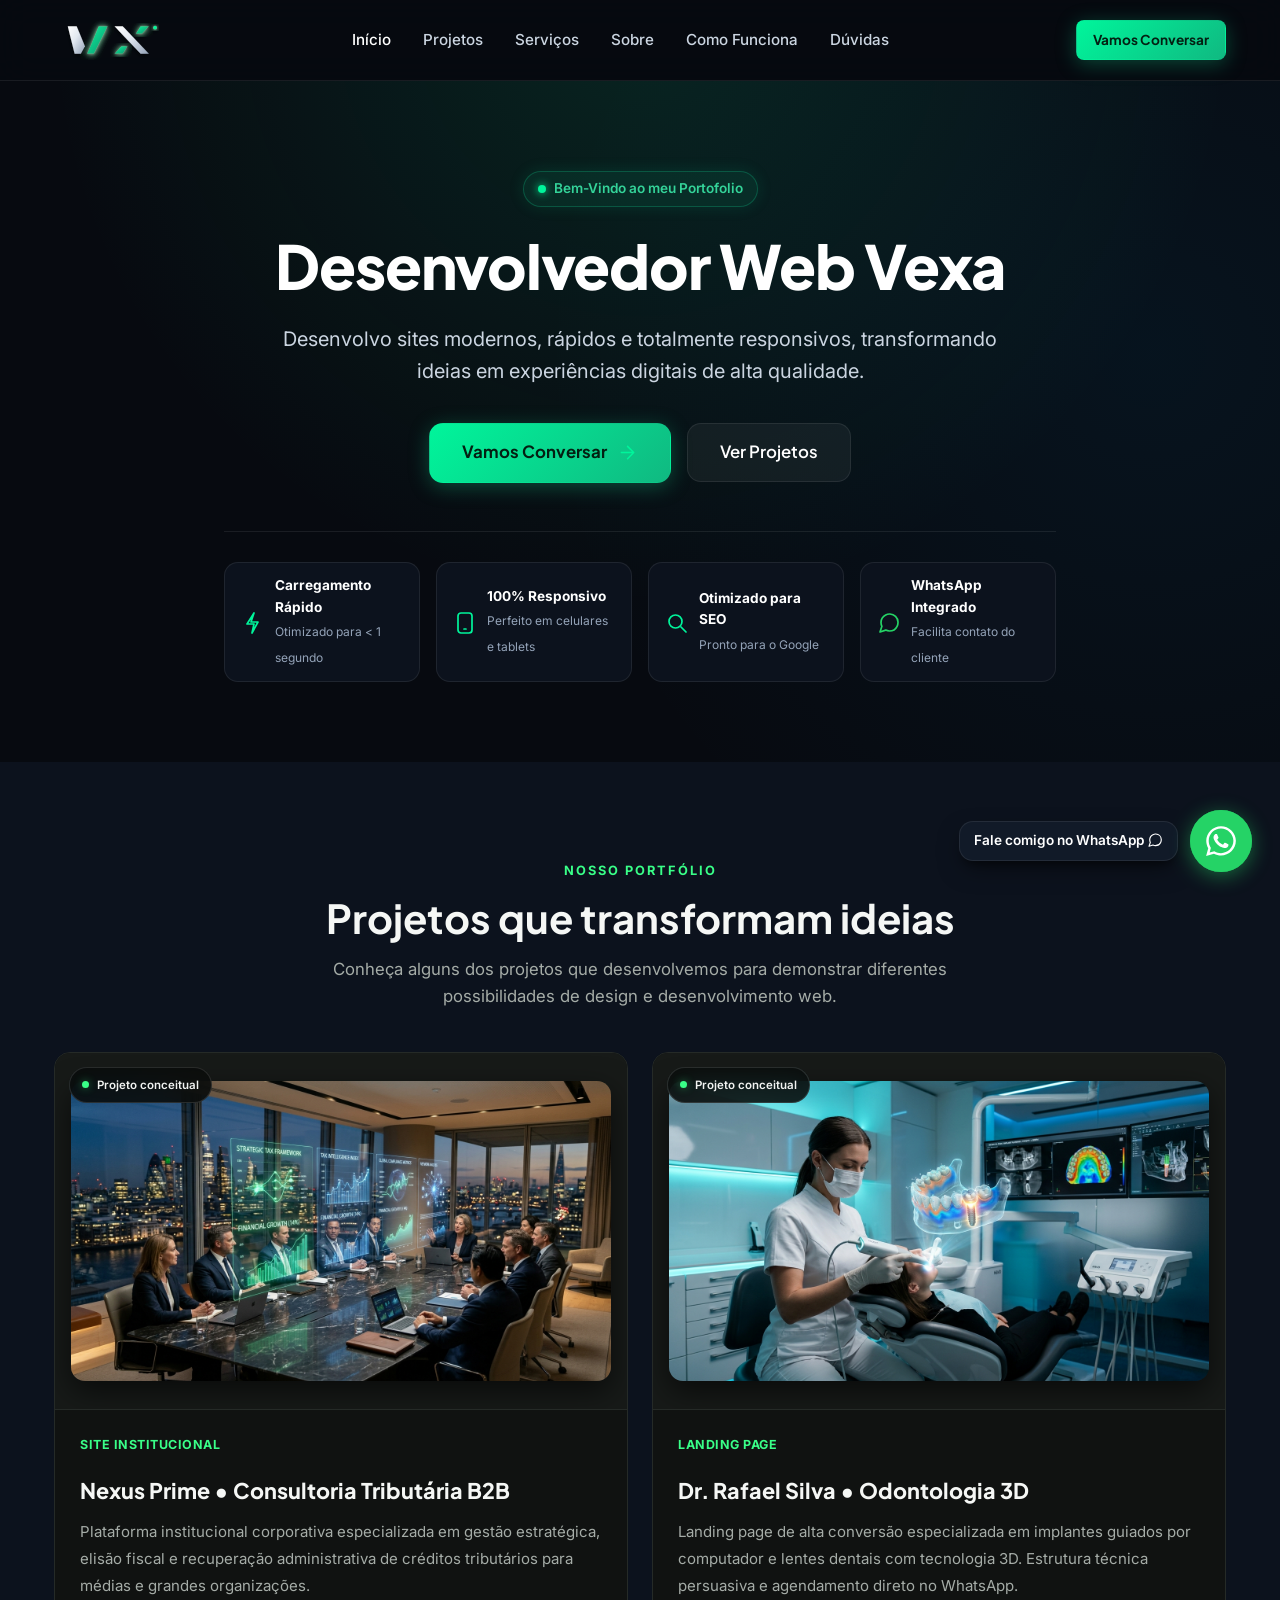
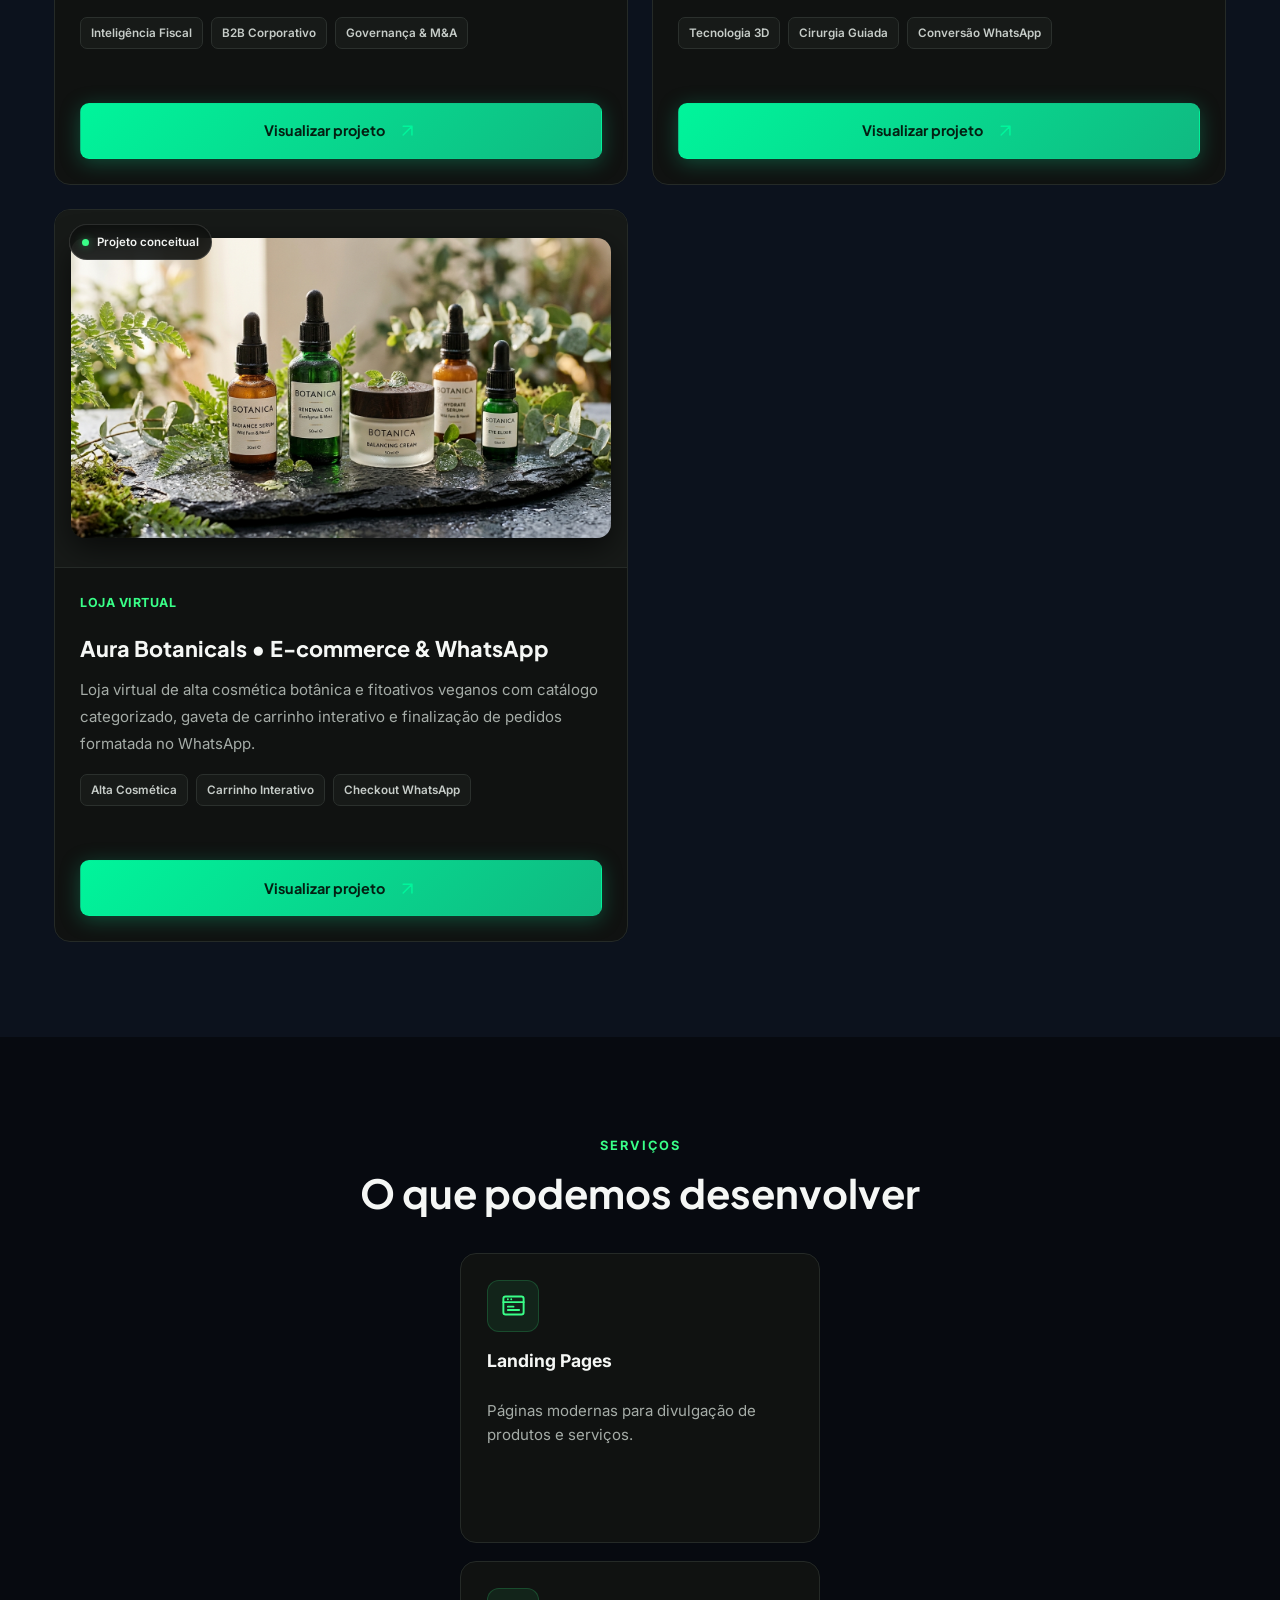
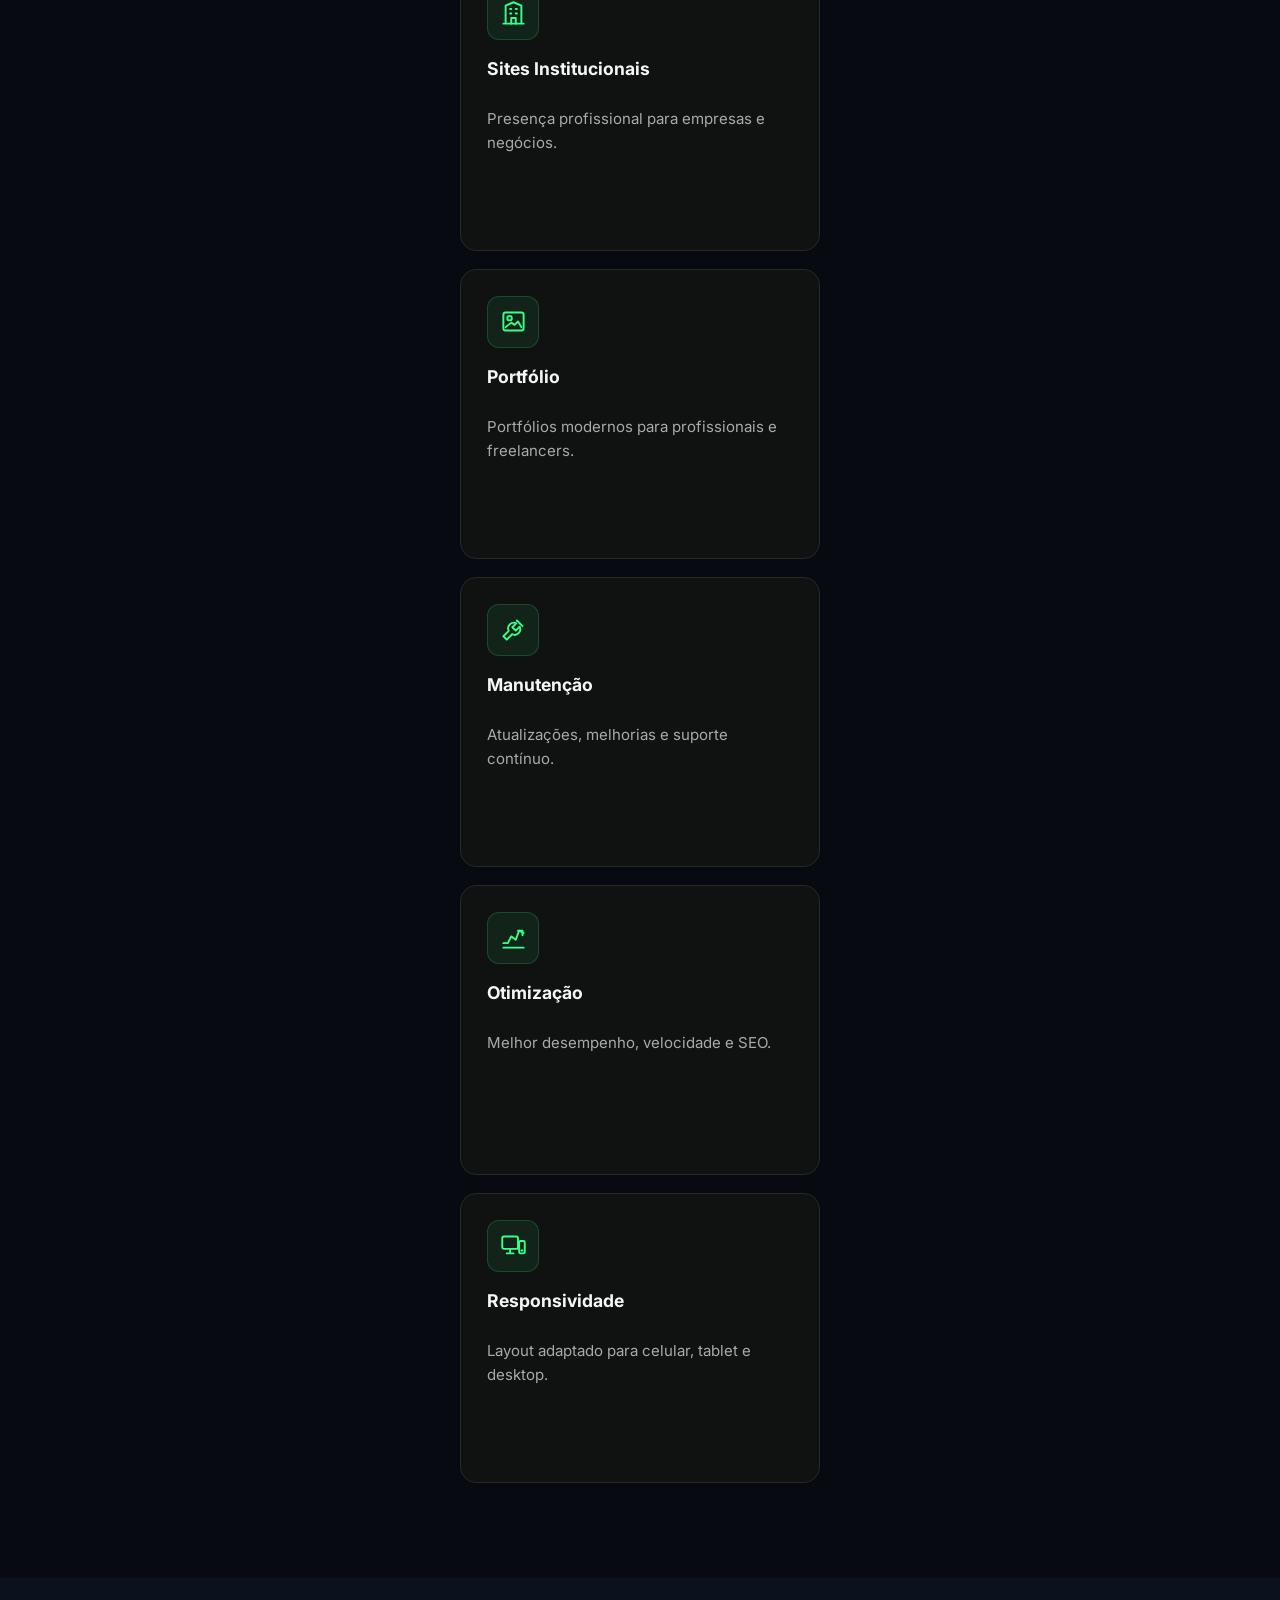
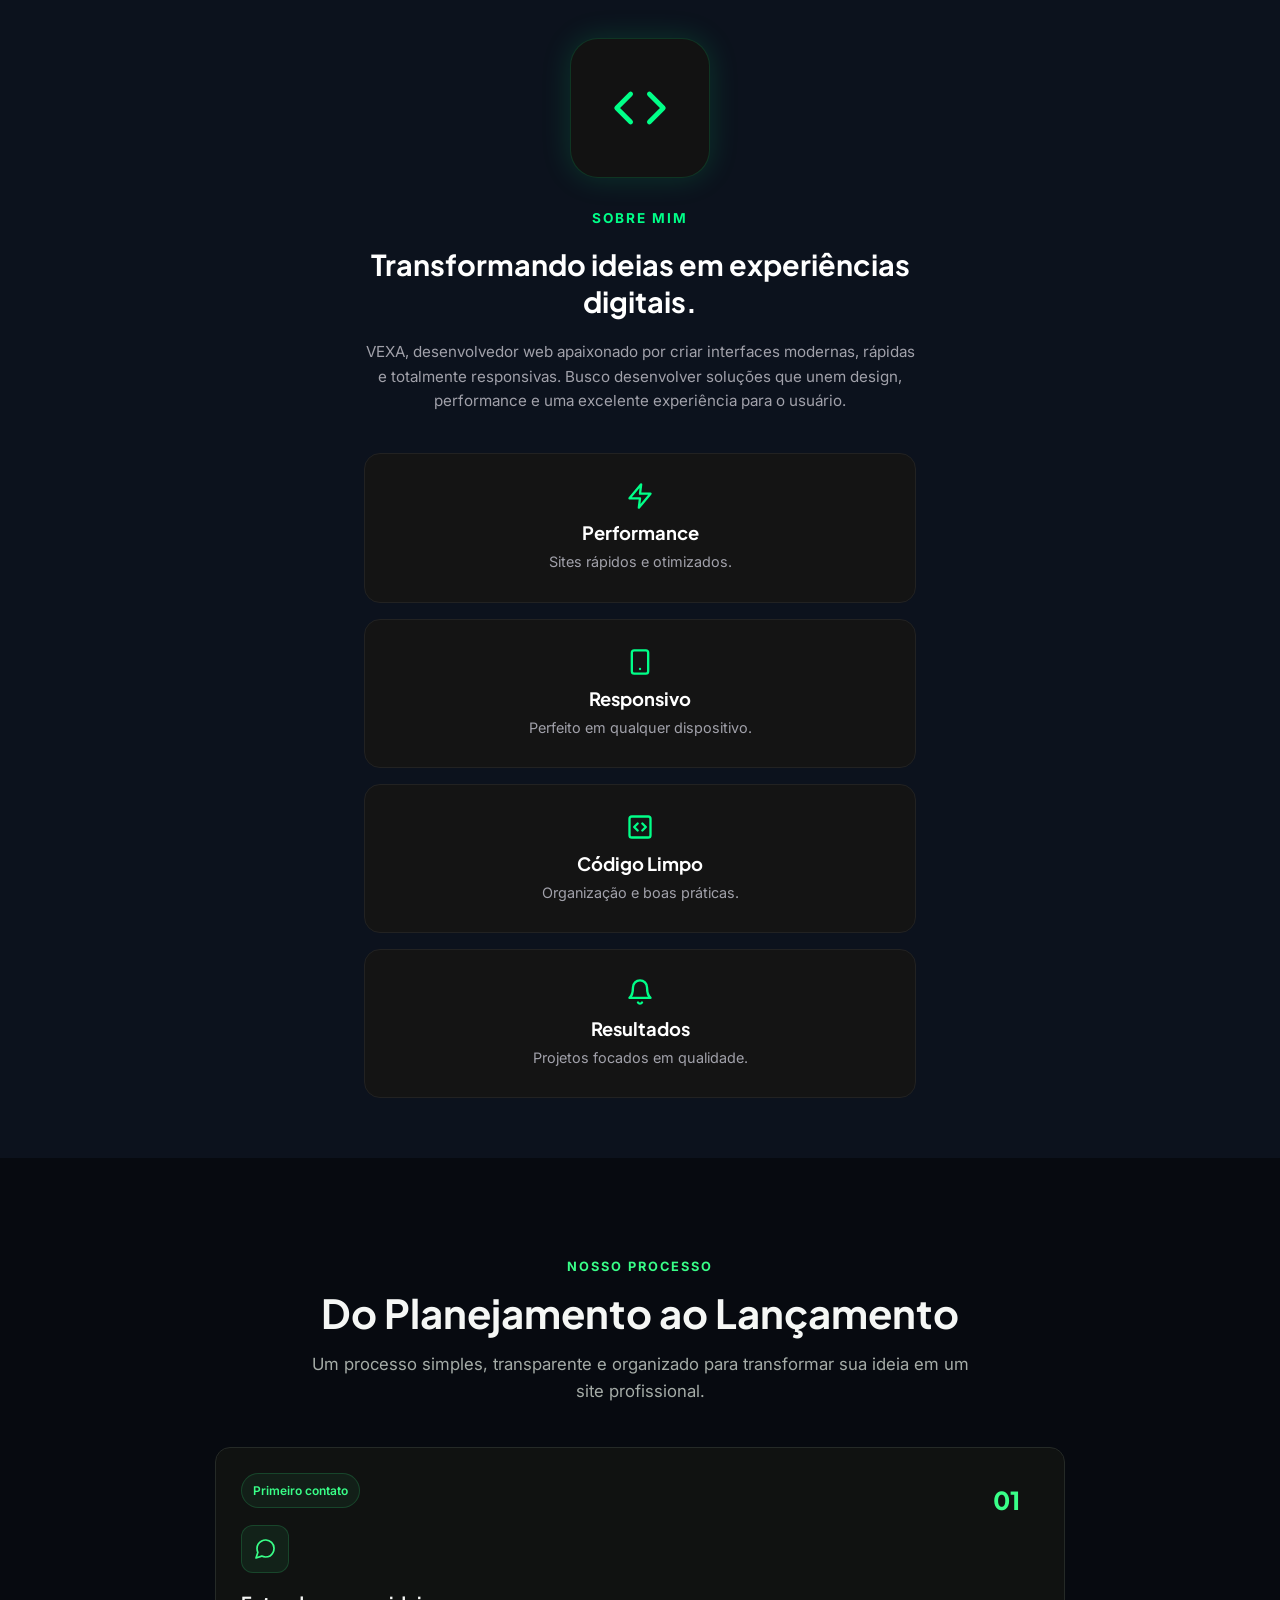
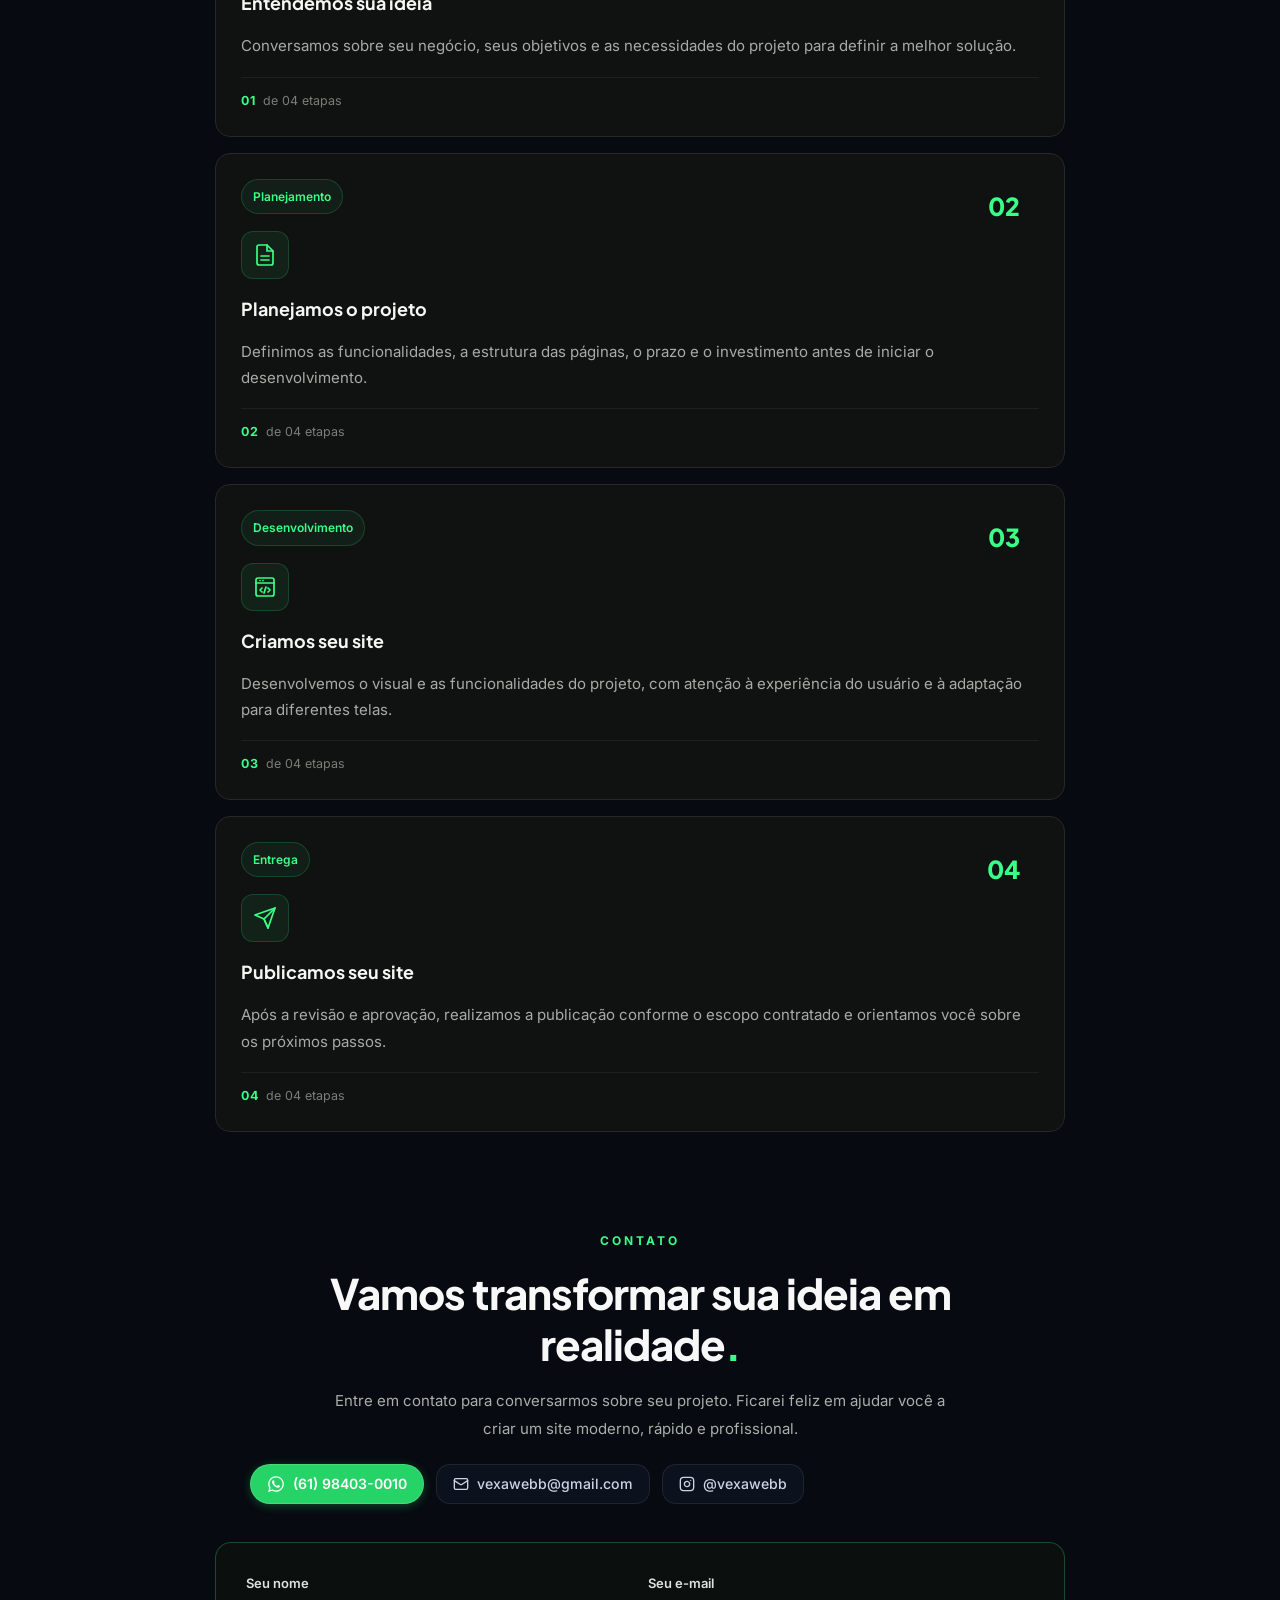
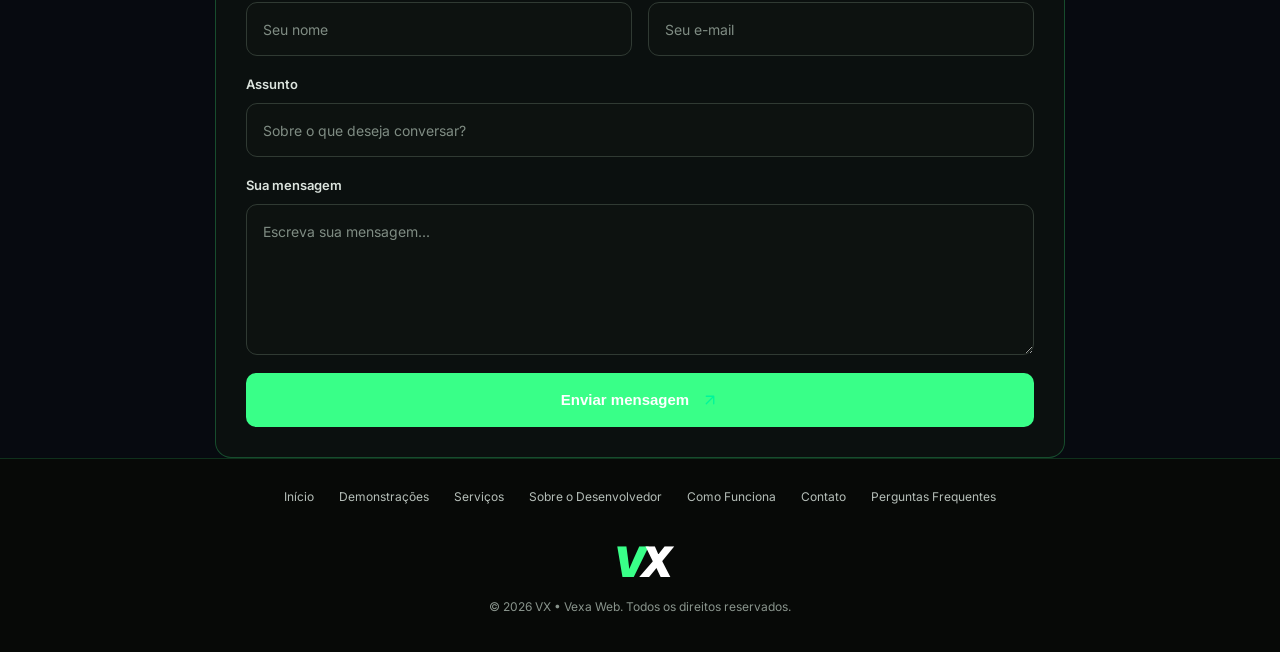
==== index.html @ 3fb7053c "Upload oficial Vexa Web Studio com Capas Fotográficas e WhatsApp Oficial" ====
<!DOCTYPE html>
<html lang="pt-BR">
<head>
  <meta charset="UTF-8">
  <meta name="viewport" content="width=device-width, initial-scale=1.0">
  <title>VEXA | Criação de Sites Profissionais &amp; Alta Performance</title>
  <meta name="description" content="Desenvolvimento de sites institucionais, landing pages de alta conversão e lojas virtuais para empresas e profissionais que desejam conquistar mais clientes na internet.">
  <meta name="author" content="VEXA">
  
  <!-- Favicon -->
  <link rel="icon" type="image/svg+xml" href="assets/img/favicon.svg">
  
  <!-- Fontes do Google: Plus Jakarta Sans (Títulos) & Inter (Corpo) -->
  <link rel="preconnect" href="https://fonts.googleapis.com">
  <link rel="preconnect" href="https://fonts.gstatic.com" crossorigin>
  <link href="https://fonts.googleapis.com/css2?family=Plus+Jakarta+Sans:wght@500;600;700;800;900&family=Inter:wght@400;500;600;700&display=swap" rel="stylesheet">
  
  <!-- Estilos Principais -->
  <link rel="stylesheet" href="assets/css/style.css">
</head>
<body>

  <!-- ====================================================================
       CABEÇALHO & NAVEGAÇÃO
       ==================================================================== -->
  <header class="site-header">
    <div class="container nav-container">
      <!-- Logotipo Vexa -->
      <a href="#inicio" class="nav-logo" aria-label="Página Inicial da Vexa">
        <img src="assets/img/vexa-logo.svg" alt="VX" width="140" height="42">
      </a>

      <!-- Menu de Navegação -->
      <nav aria-label="Navegação Principal">
        <ul class="nav-menu" id="navMenu">
          <li><a href="#inicio" class="nav-link active">Início</a></li>
          <li><a href="#projetos" class="nav-link">Projetos</a></li>
          <li><a href="#servicos" class="nav-link">Serviços</a></li>
          <li><a href="#sobre" class="nav-link">Sobre</a></li>
          <li><a href="#processo" class="nav-link">Como Funciona</a></li>
          <li><a href="#faq" class="nav-link">Dúvidas</a></li>
        </ul>
      </nav>

      <!-- Ações do Cabeçalho -->
      <div class="nav-actions">
        <a href="#contato" class="btn btn-primary btn-sm">Vamos Conversar</a>
        <button class="mobile-toggle" id="mobileToggle" aria-label="Abrir Menu de Navegação" aria-expanded="false">
          ☰
        </button>
      </div>
    </div>
  </header>

  <main>
    <!-- ====================================================================
         1. SEÇÃO INICIAL (HERO SECTION)
         ==================================================================== -->
    <section id="inicio" class="hero-section">
      <div class="container hero-content">
        <!-- Badge de Disponibilidade -->
        <div class="hero-badge-wrap">
          <div class="glow-pill">
            <span class="pulse-dot"></span>
            <span data-config="brand.availability">Bem-Vindo ao meu Portofolio</span>
          </div>
        </div>

        <!-- Headline & Proposta de Valor -->
        <h1 class="hero-title">
          Desenvolvedor Web Vexa 
        </h1>
        
        <p class="hero-subtitle">
          Desenvolvo sites modernos, rápidos e totalmente responsivos, transformando ideias em experiências digitais de alta qualidade.
        </p>

        <!-- Botões de Ação Principal -->
        <div class="hero-cta-group">
          <a href="#contato" class="btn btn-primary btn-lg">
            Vamos Conversar
            <span style="font-size: 1.1rem;">→</span>
          </a>
          <a href="#projetos" class="btn btn-secondary btn-lg">
            Ver Projetos
          </a>
        </div>

        <!-- Linha de Diferenciais / Trust Highlights -->
        <div class="hero-highlights-row">
          <div class="highlight-box">
            <span class="highlight-icon">⚡</span>
            <div class="highlight-text">
              <strong>Carregamento Rápido</strong>
              <span>Otimizado para &lt; 1 segundo</span>
            </div>
          </div>
          <div class="highlight-box">
            <span class="highlight-icon">📱</span>
            <div class="highlight-text">
              <strong>100% Responsivo</strong>
              <span>Perfeito em celulares e tablets</span>
            </div>
          </div>
          <div class="highlight-box">
            <span class="highlight-icon">🔍</span>
            <div class="highlight-text">
              <strong>Otimizado para SEO</strong>
              <span>Pronto para o Google</span>
            </div>
          </div>
          <div class="highlight-box">
            <span class="highlight-icon">💬</span>
            <div class="highlight-text">
              <strong>WhatsApp Integrado</strong>
              <span>Facilita contato do cliente</span>
            </div>
          </div>
        </div>
      </div>
    </section>


<!-- =========================================================
     2. PORTFÓLIO VEXA
     ========================================================= -->
<section id="projetos" class="section section-alt portfolio-section">
  <div class="container">

    <div class="section-header">
      <span class="section-tag">Nosso Portfólio</span>
      <h2 class="section-title">Projetos que transformam ideias</h2>
      <p class="section-description">
        Conheça alguns dos projetos que desenvolvemos para demonstrar
        diferentes possibilidades de design e desenvolvimento web.
      </p>
    </div>

    <div class="projects-grid portfolio-grid">

      <!-- PROJETO 1 -->
      <article class="project-card portfolio-card">
        <div class="project-preview portfolio-preview">
          <img
            src="assets/img/cover-nexus.jpg"
            alt="Prévia do projeto Nexus Prime, Inteligência Tributária B2B"
            loading="lazy"
            width="600"
            height="375"
          >

          <span class="portfolio-status">
            <span class="portfolio-status-dot"></span>
            Projeto conceitual
          </span>
        </div>

        <div class="project-content portfolio-content">
          <div class="portfolio-info">
            <span class="project-type">Site institucional</span>

            <h3 class="project-title">
              Nexus Prime • Consultoria Tributária B2B
            </h3>

            <p class="project-summary">
              Plataforma institucional corporativa especializada em gestão estratégica, elisão fiscal e recuperação administrativa de créditos tributários para médias e grandes organizações.
            </p>

            <div class="tech-tags portfolio-tags">
              <span class="tech-tag">Inteligência Fiscal</span>
              <span class="tech-tag">B2B Corporativo</span>
              <span class="tech-tag">Governança &amp; M&amp;A</span>
            </div>
          </div>

          <div class="project-actions portfolio-actions">
            <a
              href="demos/institucional/index.html"
              class="btn btn-primary portfolio-button btn-open-demo"
              data-demo-path="demos/institucional/index.html"
              data-title="Nexus Prime • Inteligência Tributária B2B"
              data-type="Gestão Fiscal &amp; Governança"
              target="_blank"
              rel="noopener noreferrer"
            >
              Visualizar projeto
              <span aria-hidden="true">↗</span>
            </a>
          </div>
        </div>
      </article>

      <!-- PROJETO 2 -->
      <article class="project-card portfolio-card">
        <div class="project-preview portfolio-preview">
          <img
            src="assets/img/cover-odonto.jpg"
            alt="Prévia do projeto Dr. Rafael Silva Odontologia Digital 3D"
            loading="lazy"
            width="600"
            height="375"
          >

          <span class="portfolio-status">
            <span class="portfolio-status-dot"></span>
            Projeto conceitual
          </span>
        </div>

        <div class="project-content portfolio-content">
          <div class="portfolio-info">
            <span class="project-type">Landing page</span>

            <h3 class="project-title">
              Dr. Rafael Silva • Odontologia 3D
            </h3>

            <p class="project-summary">
              Landing page de alta conversão especializada em implantes guiados por computador e lentes dentais com tecnologia 3D. Estrutura técnica persuasiva e agendamento direto no WhatsApp.
            </p>

            <div class="tech-tags portfolio-tags">
              <span class="tech-tag">Tecnologia 3D</span>
              <span class="tech-tag">Cirurgia Guiada</span>
              <span class="tech-tag">Conversão WhatsApp</span>
            </div>
          </div>

          <div class="project-actions portfolio-actions">
            <a
              href="demos/landing-page/index.html"
              class="btn btn-primary portfolio-button btn-open-demo"
              data-demo-path="demos/landing-page/index.html"
              data-title="Dr. Rafael Silva • Odontologia 3D"
              data-type="Implantes Guiados &amp; Lentes 3D"
              target="_blank"
              rel="noopener noreferrer"
            >
              Visualizar projeto
              <span aria-hidden="true">↗</span>
            </a>
          </div>
        </div>
      </article>

      <!-- PROJETO 3 -->
      <article class="project-card portfolio-card">
        <div class="project-preview portfolio-preview">
          <img
            src="assets/img/cover-ecommerce.jpg"
            alt="Prévia do projeto Aura Botanicals, alta cosmética vegana"
            loading="lazy"
            width="600"
            height="375"
          >

          <span class="portfolio-status">
            <span class="portfolio-status-dot"></span>
            Projeto conceitual
          </span>
        </div>

        <div class="project-content portfolio-content">
          <div class="portfolio-info">
            <span class="project-type">Loja virtual</span>

            <h3 class="project-title">
              Aura Botanicals • E-commerce &amp; WhatsApp
            </h3>

            <p class="project-summary">
              Loja virtual de alta cosmética botânica e fitoativos veganos com catálogo categorizado, gaveta de carrinho interativo e finalização de pedidos formatada no WhatsApp.
            </p>

            <div class="tech-tags portfolio-tags">
              <span class="tech-tag">Alta Cosmética</span>
              <span class="tech-tag">Carrinho Interativo</span>
              <span class="tech-tag">Checkout WhatsApp</span>
            </div>
          </div>

          <div class="project-actions portfolio-actions">
            <a
              href="demos/ecommerce/index.html"
              class="btn btn-primary portfolio-button btn-open-demo"
              data-demo-path="demos/ecommerce/index.html"
              data-title="Aura Botanicals • Alta Cosmética Vegana"
              data-type="Loja Virtual &amp; Checkout WhatsApp"
              target="_blank"
              rel="noopener noreferrer"
            >
              Visualizar projeto
              <span aria-hidden="true">↗</span>
            </a>
          </div>
        </div>
      </article>

    </div>

  </div>
</section>



<!-- ====================================================================
     3. SEÇÃO DE SERVIÇOS
     ==================================================================== -->
<section id="servicos" class="section services-section">
  <div class="container">

    <div class="section-header">
      <span class="section-tag">Serviços</span>
      <h2 class="section-title">O que podemos desenvolver</h2>
    </div>

    <div class="services-grid services-grid-custom">

      <!-- Landing Pages -->
      <button class="service-card service-square" type="button"
        aria-pressed="false">
        <span class="service-icon-custom">
          <svg viewBox="0 0 24 24" fill="none" aria-hidden="true">
            <rect x="3" y="4" width="18" height="16" rx="2"/>
            <path d="M3 9h18M7 6.5h.01M10 6.5h.01M7 13h5M7 16h10"/>
          </svg>
        </span>
        <span class="service-title">Landing Pages</span>
        <span class="service-desc">
          Páginas modernas para divulgação de produtos e serviços.
        </span>
      </button>

      <!-- Sites Institucionais -->
      <button class="service-card service-square" type="button"
        aria-pressed="false">
        <span class="service-icon-custom">
          <svg viewBox="0 0 24 24" fill="none" aria-hidden="true">
            <path d="M3 21h18M5 21V5l7-3 7 3v16"/>
            <path d="M9 8h1M14 8h1M9 12h1M14 12h1M10 21v-5h4v5"/>
          </svg>
        </span>
        <span class="service-title">Sites Institucionais</span>
        <span class="service-desc">
          Presença profissional para empresas e negócios.
        </span>
      </button>

      <!-- Portfólio -->
      <button class="service-card service-square" type="button"
        aria-pressed="false">
        <span class="service-icon-custom">
          <svg viewBox="0 0 24 24" fill="none" aria-hidden="true">
            <rect x="3" y="4" width="18" height="16" rx="2"/>
            <circle cx="8.5" cy="9" r="2"/>
            <path d="m5 17 5-4 3 2 3-3 3 5"/>
          </svg>
        </span>
        <span class="service-title">Portfólio</span>
        <span class="service-desc">
          Portfólios modernos para profissionais e freelancers.
        </span>
      </button>

      <!-- Manutenção -->
      <button class="service-card service-square" type="button"
        aria-pressed="false">
        <span class="service-icon-custom">
          <svg viewBox="0 0 24 24" fill="none" aria-hidden="true">
            <path d="M14.5 6.5a5 5 0 0 0-6.7 6.7L3 18l3 3 4.8-4.8a5 5 0 0 0 6.7-6.7L14 13l-3-3z"/>
            <path d="m15 4 5 5"/>
          </svg>
        </span>
        <span class="service-title">Manutenção</span>
        <span class="service-desc">
          Atualizações, melhorias e suporte contínuo.
        </span>
      </button>

      <!-- Otimização -->
      <button class="service-card service-square" type="button"
        aria-pressed="false">
        <span class="service-icon-custom">
          <svg viewBox="0 0 24 24" fill="none" aria-hidden="true">
            <path d="M3 17h4l3-6 4 3 3-8 4 2"/>
            <path d="M16 6h4v4"/>
            <path d="M3 21h18"/>
          </svg>
        </span>
        <span class="service-title">Otimização</span>
        <span class="service-desc">
          Melhor desempenho, velocidade e SEO.
        </span>
      </button>

      <!-- Responsividade -->
      <button class="service-card service-square" type="button"
        aria-pressed="false">
        <span class="service-icon-custom">
          <svg viewBox="0 0 24 24" fill="none" aria-hidden="true">
            <rect x="2" y="4" width="14" height="11" rx="1.5"/>
            <path d="M6 19h6M9 15v4"/>
            <rect x="17" y="8" width="5" height="11" rx="1.2"/>
            <path d="M19 16.5h1"/>
          </svg>
        </span>
        <span class="service-title">Responsividade</span>
        <span class="service-desc">
          Layout adaptado para celular, tablet e desktop.
        </span>
      </button>

    </div>
  </div>
</section>


<!-- ====================================================================
         4. APRESENTAÇÃO DO DESENVOLVEDOR & ESTÚDIO (SOBRE MIM)
         ==================================================================== -->
    <section id="sobre" class="section section-alt" style="padding: 60px 20px; text-align: center;">
      <div class="container" style="max-width: 600px; margin: 0 auto;">
        
        <!-- Bloco Principal do Ícone </ > com Brilho Verde -->
        <div style="display: flex; justify-content: center; margin-bottom: 30px;">
          <div style="width: 140px; height: 140px; background-color: #121212; border-radius: 28px; display: flex; align-items: center; justify-content: center; border: 1px solid rgba(0, 255, 136, 0.15); box-shadow: 0 0 30px rgba(0, 255, 136, 0.15);">
            <svg xmlns="http://www.w3.org/2000/svg" width="56" height="56" viewBox="0 0 24 24" fill="none" stroke="#00ff88" stroke-width="2" stroke-linecap="round" stroke-linejoin="round">
              <polyline points="16 18 22 12 16 6"></polyline>
              <polyline points="8 6 2 12 8 18"></polyline>
            </svg>
          </div>
        </div>

        <!-- Subtítulo "SOBRE MIM" -->
        <span style="color: #00ff88; font-size: 0.85rem; font-weight: 700; letter-spacing: 2px; text-transform: uppercase; display: block; margin-bottom: 16px;">SOBRE MIM</span>

        <!-- Título Principal -->
        <h2 style="font-size: 1.8rem; font-weight: 700; color: #ffffff; line-height: 1.3; margin-bottom: 20px;">
          Transformando ideias em experiências digitais.
        </h2>

        <!-- Texto Descritivo -->
        <p style="color: #a1a1aa; font-size: 0.95rem; line-height: 1.6; margin-bottom: 40px;">
          VEXA, desenvolvedor web apaixonado por criar interfaces modernas, rápidas e totalmente responsivas. Busco desenvolver soluções que unem design, performance e uma excelente experiência para o usuário.
        </p>

        <!-- Cards de Recursos/Diferenciais -->
        <div style="display: flex; flex-direction: column; gap: 16px;">
          
          <!-- Card 1: Performance -->
          <div style="background-color: #141414; border: 1px solid #222222; border-radius: 16px; padding: 28px 20px; text-align: center;">
            <div style="display: flex; justify-content: center; margin-bottom: 12px;">
              <!-- Ícone de Raio -->
              <svg xmlns="http://www.w3.org/2000/svg" width="28" height="28" viewBox="0 0 24 24" fill="none" stroke="#00ff88" stroke-width="2" stroke-linecap="round" stroke-linejoin="round">
                <polygon points="13 2 3 14 12 14 11 22 21 10 12 10 13 2"></polygon>
              </svg>
            </div>
            <h3 style="font-size: 1.15rem; font-weight: 700; color: #ffffff; margin-bottom: 6px;">Performance</h3>
            <p style="font-size: 0.9rem; color: #a1a1aa; margin: 0;">Sites rápidos e otimizados.</p>
          </div>

          <!-- Card 2: Responsivo -->
          <div style="background-color: #141414; border: 1px solid #222222; border-radius: 16px; padding: 28px 20px; text-align: center;">
            <div style="display: flex; justify-content: center; margin-bottom: 12px;">
              <!-- Ícone de Celular -->
              <svg xmlns="http://www.w3.org/2000/svg" width="28" height="28" viewBox="0 0 24 24" fill="none" stroke="#00ff88" stroke-width="2" stroke-linecap="round" stroke-linejoin="round">
                <rect x="5" y="2" width="14" height="20" rx="2" ry="2"></rect>
                <line x1="12" y1="18" x2="12.01" y2="18"></line>
              </svg>
            </div>
            <h3 style="font-size: 1.15rem; font-weight: 700; color: #ffffff; margin-bottom: 6px;">Responsivo</h3>
            <p style="font-size: 0.9rem; color: #a1a1aa; margin: 0;">Perfeito em qualquer dispositivo.</p>
          </div>

          <!-- Card 3: Código Limpo -->
          <div style="background-color: #141414; border: 1px solid #222222; border-radius: 16px; padding: 28px 20px; text-align: center;">
            <div style="display: flex; justify-content: center; margin-bottom: 12px;">
              <!-- Ícone de Código -->
              <svg xmlns="http://www.w3.org/2000/svg" width="28" height="28" viewBox="0 0 24 24" fill="none" stroke="#00ff88" stroke-width="2" stroke-linecap="round" stroke-linejoin="round">
                <rect x="3" y="3" width="18" height="18" rx="2" ry="2"></rect>
                <polyline points="10 9 7 12 10 15"></polyline>
                <polyline points="14 9 17 12 14 15"></polyline>
              </svg>
            </div>
            <h3 style="font-size: 1.15rem; font-weight: 700; color: #ffffff; margin-bottom: 6px;">Código Limpo</h3>
            <p style="font-size: 0.9rem; color: #a1a1aa; margin: 0;">Organização e boas práticas.</p>
          </div>

          <!-- Card 4: Resultados -->
          <div style="background-color: #141414; border: 1px solid #222222; border-radius: 16px; padding: 28px 20px; text-align: center;">
            <div style="display: flex; justify-content: center; margin-bottom: 12px;">
              <!-- Ícone de Sino/Notificação -->
              <svg xmlns="http://www.w3.org/2000/svg" width="28" height="28" viewBox="0 0 24 24" fill="none" stroke="#00ff88" stroke-width="2" stroke-linecap="round" stroke-linejoin="round">
                <path d="M18 8A6 6 0 0 0 6 8c0 7-3 9-3 9h18s-3-2-3-9"></path>
                <path d="M13.73 21a2 2 0 0 1-3.46 0"></path>
              </svg>
            </div>
            <h3 style="font-size: 1.15rem; font-weight: 700; color: #ffffff; margin-bottom: 6px;">Resultados</h3>
            <p style="font-size: 0.9rem; color: #a1a1aa; margin: 0;">Projetos focados em qualidade.</p>
          </div>

        </div>

      </div>
    </section>


<!-- =========================================================
     5. PROCESSO DE DESENVOLVIMENTO
     ========================================================= -->
<section id="processo" class="section process-section">
  <div class="container">

    <div class="section-header">
      <span class="section-tag">Nosso Processo</span>
      <h2 class="section-title">Do Planejamento ao Lançamento</h2>
      <p class="section-description">
        Um processo simples, transparente e organizado para transformar
        sua ideia em um site profissional.
      </p>
    </div>

    <div class="process-steps-grid">

      <!-- ETAPA 01 -->
      <article class="step-card">
        <div class="step-top">
          <span class="step-number">01</span>
          <span class="step-label">Primeiro contato</span>
        </div>

        <div class="step-icon" aria-hidden="true">
          <svg viewBox="0 0 24 24" fill="none">
            <path d="M21 11.5a8.4 8.4 0 0 1-.9 3.8 8.5 8.5 0 0 1-7.6 4.7 8.4 8.4 0 0 1-3.8-.9L3 21l1.9-5.7a8.4 8.4 0 0 1-.9-3.8 8.5 8.5 0 0 1 4.7-7.6 8.4 8.4 0 0 1 3.8-.9h.5a8.5 8.5 0 0 1 8 8v.5Z"/>
          </svg>
        </div>

        <h3 class="step-title">Entendemos sua ideia</h3>

        <p class="step-desc">
          Conversamos sobre seu negócio, seus objetivos e as necessidades
          do projeto para definir a melhor solução.
        </p>

        <span class="step-bottom">01 <span>de 04 etapas</span></span>
      </article>

      <!-- ETAPA 02 -->
      <article class="step-card">
        <div class="step-top">
          <span class="step-number">02</span>
          <span class="step-label">Planejamento</span>
        </div>

        <div class="step-icon" aria-hidden="true">
          <svg viewBox="0 0 24 24" fill="none">
            <path d="M14 2H6a2 2 0 0 0-2 2v16a2 2 0 0 0 2 2h12a2 2 0 0 0 2-2V8Z"/>
            <path d="M14 2v6h6M8 13h8M8 17h8"/>
          </svg>
        </div>

        <h3 class="step-title">Planejamos o projeto</h3>

        <p class="step-desc">
          Definimos as funcionalidades, a estrutura das páginas,
          o prazo e o investimento antes de iniciar o desenvolvimento.
        </p>

        <span class="step-bottom">02 <span>de 04 etapas</span></span>
      </article>

      <!-- ETAPA 03 -->
      <article class="step-card">
        <div class="step-top">
          <span class="step-number">03</span>
          <span class="step-label">Desenvolvimento</span>
        </div>

        <div class="step-icon" aria-hidden="true">
          <svg viewBox="0 0 24 24" fill="none">
            <rect x="3" y="3" width="18" height="18" rx="2"/>
            <path d="M3 8h18M7 5.5h.01M10 5.5h.01M9 13l-2 2 2 2M15 13l2 2-2 2M13 12l-2 6"/>
          </svg>
        </div>

        <h3 class="step-title">Criamos seu site</h3>

        <p class="step-desc">
          Desenvolvemos o visual e as funcionalidades do projeto,
          com atenção à experiência do usuário e à adaptação para diferentes telas.
        </p>

        <span class="step-bottom">03 <span>de 04 etapas</span></span>
      </article>

      <!-- ETAPA 04 -->
      <article class="step-card">
        <div class="step-top">
          <span class="step-number">04</span>
          <span class="step-label">Entrega</span>
        </div>

        <div class="step-icon" aria-hidden="true">
          <svg viewBox="0 0 24 24" fill="none">
            <path d="M22 2 11 13"/>
            <path d="m22 2-7 20-4-9-9-4Z"/>
            <path d="m11 13 4 9"/>
          </svg>
        </div>

        <h3 class="step-title">Publicamos seu site</h3>

        <p class="step-desc">
          Após a revisão e aprovação, realizamos a publicação conforme
          o escopo contratado e orientamos você sobre os próximos passos.
        </p>

        <span class="step-bottom">04 <span>de 04 etapas</span></span>
      </article>

    </div>
  </div>
</section>








<!-- ====================================================================
     7. CONTATO E RODAPÉ — VEXA WEB
     ==================================================================== -->

<section id="contato" class="vexa-contact-section">
  <div class="container">

    <!-- Cabeçalho do contato -->
    <div class="vexa-contact-header">
      <span class="vexa-contact-label">CONTATO</span>

      <h2>Vamos transformar sua ideia em realidade<span>.</span></h2>

      <p>
        Entre em contato para conversarmos sobre seu projeto.
        Ficarei feliz em ajudar você a criar um site moderno,
        rápido e profissional.
      </p>

      <!-- Contatos Diretos -->
      <div class="vexa-direct-contacts">
        <!-- WhatsApp Oficial Fixo Menorzinho -->
        <a
          href="https://wa.me/5561984030010?text=Ol%C3%A1!%20Vim%20pelo%20site%20da%20Vexa%20e%20gostaria%20de%20solicitar%20um%20or%C3%A7amento."
          class="vexa-whatsapp-fixed dynamic-whatsapp-link"
          target="_blank"
          rel="noopener noreferrer"
          aria-label="Conversar no WhatsApp Oficial (61) 98403-0010"
        >
          <svg viewBox="0 0 448 512" aria-hidden="true" fill="currentColor">
            <path d="M380.9 97.1C339 55.1 283.2 32 223.9 32c-122.4 0-222 99.6-222 222 0 39.1 10.2 77.3 29.6 111L0 480l117.7-30.9c32.4 17.7 68.9 27 106.1 27h.1c122.3 0 224.1-99.6 224.1-222 0-59.3-25.2-115-67.1-157zm-157 341.6c-33.2 0-65.7-8.9-94-25.7l-6.7-4-69.8 18.3L72 359.2l-4.4-7c-18.5-29.4-28.2-63.3-28.2-98.2 0-101.7 82.8-184.5 184.6-184.5 49.3 0 95.6 19.2 130.4 54.1 34.8 34.9 56.2 81.2 56.1 130.5 0 101.8-84.9 184.6-186.6 184.6zm101.2-138.2c-5.5-2.8-32.8-16.2-37.9-18-5.1-1.9-8.8-2.8-12.5 2.8-3.7 5.6-14.3 18-17.6 21.8-3.2 3.7-6.5 4.2-12 1.4-32.6-16.3-54-29.1-75.5-66-5.7-9.8 5.7-9.1 16.3-30.3 1.8-3.7.9-6.9-.5-9.7-1.4-2.8-12.5-30.1-17.1-41.2-4.5-10.8-9.1-9.3-12.5-9.5-3.2-.2-6.9-.2-10.6-.2-3.7 0-9.7 1.4-14.8 6.9-5.1 5.6-19.4 19-19.4 46.3 0 27.3 19.9 53.7 22.6 57.4 2.8 3.7 39.1 59.7 94.8 83.8 35.2 15.2 49 16.5 66.6 13.9 10.7-1.6 32.8-13.4 37.4-26.4 4.6-13 4.6-24.1 3.2-26.4-1.3-2.5-5-3.9-10.5-6.6z"/>
          </svg>
          <span>(61) 98403-0010</span>
        </a>

        <!-- E-mail Direto -->
        <a
          href="mailto:vexawebb@gmail.com"
          class="vexa-direct-contact-item"
          aria-label="Enviar e-mail para vexawebb@gmail.com"
        >
          <svg viewBox="0 0 24 24" fill="none" stroke="currentColor" stroke-width="2" stroke-linecap="round" stroke-linejoin="round" aria-hidden="true">
            <rect x="2" y="4" width="20" height="16" rx="2"/>
            <path d="m22 7-8.97 5.7a1.94 1.94 0 0 1-2.06 0L2 7"/>
          </svg>
          <span>vexawebb@gmail.com</span>
        </a>

        <!-- Instagram Oficial -->
        <a
          href="https://instagram.com/vexawebb"
          class="vexa-direct-contact-item"
          target="_blank"
          rel="noopener noreferrer"
          aria-label="Acessar o Instagram @vexawebb"
        >
          <svg viewBox="0 0 24 24" fill="none" stroke="currentColor" stroke-width="2" stroke-linecap="round" stroke-linejoin="round" aria-hidden="true">
            <rect x="2" y="2" width="20" height="20" rx="5" ry="5"/>
            <path d="M16 11.37A4 4 0 1 1 12.63 8 4 4 0 0 1 16 11.37z"/>
            <line x1="17.5" y1="6.5" x2="17.51" y2="6.5"/>
          </svg>
          <span>@vexawebb</span>
        </a>
      </div>
    </div>

    <!-- Formulário de contato -->
    <form class="vexa-contact-form" id="vexaContactForm">

      <div class="vexa-form-row">
        <div class="vexa-form-group">
          <label for="vexa-name">Seu nome</label>
          <input
            type="text"
            id="vexa-name"
            name="name"
            placeholder="Seu nome"
            autocomplete="name"
            required
          >
        </div>

        <div class="vexa-form-group">
          <label for="vexa-email">Seu e-mail</label>
          <input
            type="email"
            id="vexa-email"
            name="email"
            placeholder="Seu e-mail"
            autocomplete="email"
            required
          >
        </div>
      </div>

      <div class="vexa-form-group">
        <label for="vexa-subject">Assunto</label>
        <input
          type="text"
          id="vexa-subject"
          name="subject"
          placeholder="Sobre o que deseja conversar?"
          required
        >
      </div>

      <div class="vexa-form-group">
        <label for="vexa-message">Sua mensagem</label>
        <textarea
          id="vexa-message"
          name="message"
          rows="5"
          placeholder="Escreva sua mensagem..."
          required
        ></textarea>
      </div>

      <button type="submit" class="vexa-submit-button">
        Enviar mensagem
        <span aria-hidden="true">↗</span>
      </button>

      <p class="vexa-form-feedback" id="vexaFormFeedback" role="status"></p>

    </form>

  </div>
</section>

<!-- Rodapé inferior -->
<footer class="vexa-footer">
  <div class="container">

    <nav class="vexa-footer-nav" aria-label="Navegação do rodapé">
      <a href="#inicio">Início</a>
      <a href="#projetos">Demonstrações</a>
      <a href="#servicos">Serviços</a>
      <a href="#sobre">Sobre o Desenvolvedor</a>
      <a href="#processo">Como Funciona</a>
      <a href="#contato">Contato</a>
      <a href="#faq">Perguntas Frequentes</a>
    </nav>

    <a href="#inicio" class="vexa-footer-logo" aria-label="VX, voltar ao início">
      <span>V</span><span>X</span>
    </a>

    <p class="vexa-copyright">
      © 2026 VX • Vexa Web. Todos os direitos reservados.
    </p>

  </div>
</footer>

  <!-- ====================================================================
       BOTÃO FLUTUANTE DE WHATSAPP (OFICIAL & PULSANTE)
       ==================================================================== -->
  <aside class="floating-whatsapp" aria-label="Contato direto pelo WhatsApp">
    <div class="whatsapp-tooltip">
      Fale comigo no WhatsApp 💬
    </div>
    <a href="https://wa.me/5561984030010?text=Ol%C3%A1!%20Vim%20pelo%20site%20da%20Vexa%20e%20gostaria%20de%20solicitar%20um%20or%C3%A7amento." class="whatsapp-bubble dynamic-whatsapp-link" aria-label="Abrir conversa no WhatsApp Oficial" target="_blank" rel="noopener noreferrer">
      <!-- Ícone Oficial do WhatsApp -->
      <svg viewBox="0 0 448 512" aria-hidden="true" fill="currentColor">
        <path d="M380.9 97.1C339 55.1 283.2 32 223.9 32c-122.4 0-222 99.6-222 222 0 39.1 10.2 77.3 29.6 111L0 480l117.7-30.9c32.4 17.7 68.9 27 106.1 27h.1c122.3 0 224.1-99.6 224.1-222 0-59.3-25.2-115-67.1-157zm-157 341.6c-33.2 0-65.7-8.9-94-25.7l-6.7-4-69.8 18.3L72 359.2l-4.4-7c-18.5-29.4-28.2-63.3-28.2-98.2 0-101.7 82.8-184.5 184.6-184.5 49.3 0 95.6 19.2 130.4 54.1 34.8 34.9 56.2 81.2 56.1 130.5 0 101.8-84.9 184.6-186.6 184.6zm101.2-138.2c-5.5-2.8-32.8-16.2-37.9-18-5.1-1.9-8.8-2.8-12.5 2.8-3.7 5.6-14.3 18-17.6 21.8-3.2 3.7-6.5 4.2-12 1.4-32.6-16.3-54-29.1-75.5-66-5.7-9.8 5.7-9.1 16.3-30.3 1.8-3.7.9-6.9-.5-9.7-1.4-2.8-12.5-30.1-17.1-41.2-4.5-10.8-9.1-9.3-12.5-9.5-3.2-.2-6.9-.2-10.6-.2-3.7 0-9.7 1.4-14.8 6.9-5.1 5.6-19.4 19-19.4 46.3 0 27.3 19.9 53.7 22.6 57.4 2.8 3.7 39.1 59.7 94.8 83.8 35.2 15.2 49 16.5 66.6 13.9 10.7-1.6 32.8-13.4 37.4-26.4 4.6-13 4.6-24.1 3.2-26.4-1.3-2.5-5-3.9-10.5-6.6z"/>
      </svg>
    </a>
  </aside>

  <!-- ====================================================================
       MODAL DE DEMONSTRAÇÃO INTERATIVA DO PROJETO
       ==================================================================== -->
  <div class="demo-modal-overlay" id="demoModalOverlay" role="dialog" aria-modal="true" aria-labelledby="demoModalTitle">
    <div class="demo-modal-container" id="demoModalContainer">
      <!-- Cabeçalho do Modal -->
      <div class="demo-modal-header">
        <div class="demo-modal-title-group">
          <h3 id="demoModalTitle">Nexus Prime Consultoria</h3>
          <p id="demoModalSubtitle">Projeto Conceitual Demonstrativo</p>
        </div>

        <!-- Controles de Viewport (Desktop / Tablet / Mobile) -->
        <div class="demo-viewport-controls">
          <button class="viewport-btn active" data-viewport="desktop" title="Visualização Computador">
            🖥️ Desktop
          </button>
          <button class="viewport-btn" data-viewport="tablet" title="Visualização Tablet">
            📱 Tablet
          </button>
          <button class="viewport-btn" data-viewport="mobile" title="Visualização Celular">
            📲 Mobile
          </button>
        </div>

        <!-- Ações do Modal -->
        <div class="demo-modal-actions">
          <button class="btn btn-secondary btn-sm" id="demoModalExternal" title="Abrir projeto em tela cheia">
            ↗ Abrir em Nova Guia
          </button>
          <button class="modal-close-btn" id="demoModalClose" aria-label="Fechar Modal de Demonstração">
            &times;
          </button>
        </div>
      </div>

      <!-- Corpo do Modal com Iframe -->
      <div class="demo-modal-body">
        <div class="demo-iframe-wrapper viewport-desktop" id="demoIframeWrapper">
          <iframe id="demoModalIframe" class="demo-iframe" title="Visualizador de Demonstração Interativa" src="about:blank"></iframe>
        </div>
      </div>
    </div>
  </div>

  <!-- Scripts JavaScript -->
<script src="config.js"></script>
<script src="assets/js/quote-simulator.js"></script>
<script src="assets/js/demo-modal.js"></script>
<script src="assets/js/main.js"></script>
<script src="assets/js/custom-icons.js"></script>
</body>
</html>
---- assets/css/style.css ----
/* ====================================================================
   VEXA WEB STUDIO - DESIGN SYSTEM & ESTILOS PRINCIPAIS
   ==================================================================== */

:root {
  /* Paleta de Cores Primária - Dark Mode Studio */
  --bg-dark: #070a10;
  --bg-surface: #0c121d;
  --bg-surface-elevated: #111a28;
  --bg-card: rgba(17, 26, 40, 0.75);
  
  /* Cores de Acento Vexa (Neon Lime / Emerald Glow) */
  --accent-neon: #00f59b;
  --accent-primary: #10b981;
  --accent-emerald: #059669;
  --accent-dark: #047857;
  --accent-glow: rgba(16, 185, 129, 0.35);
  --accent-glow-subtle: rgba(16, 185, 129, 0.12);

  /* Tons de Texto & Neutros */
  --text-white: #ffffff;
  --text-primary: #f8fafc;
  --text-secondary: #cbd5e1;
  --text-muted: #94a3b8;
  --text-faint: #64748b;

  /* Bordas & Vidro (Glassmorphism) */
  --border-light: rgba(255, 255, 255, 0.08);
  --border-hover: rgba(16, 185, 129, 0.4);
  --border-glow: rgba(0, 245, 155, 0.5);

  /* Sombras */
  --shadow-sm: 0 2px 8px rgba(0, 0, 0, 0.3);
  --shadow-md: 0 10px 25px -5px rgba(0, 0, 0, 0.5), 0 8px 10px -6px rgba(0, 0, 0, 0.5);
  --shadow-lg: 0 20px 40px -10px rgba(0, 0, 0, 0.7);
  --shadow-neon: 0 0 25px rgba(16, 185, 129, 0.25);

  /* Tipografia */
  --font-heading: 'Plus Jakarta Sans', -apple-system, BlinkMacSystemFont, sans-serif;
  --font-body: 'Inter', -apple-system, BlinkMacSystemFont, sans-serif;

  /* Transições & Raios */
  --radius-sm: 8px;
  --radius-md: 14px;
  --radius-lg: 20px;
  --radius-full: 9999px;
  --transition: all 0.25s cubic-bezier(0.16, 1, 0.3, 1);
}

/* Reset Global */
*, *::before, *::after {
  margin: 0;
  padding: 0;
  box-sizing: border-box;
}

html {
  scroll-behavior: smooth;
  font-size: 16px;
  color-scheme: dark;
}

body {
  font-family: var(--font-body);
  background-color: var(--bg-dark);
  color: var(--text-primary);
  line-height: 1.6;
  overflow-x: hidden;
  -webkit-font-smoothing: antialiased;
  -moz-osx-font-smoothing: grayscale;
}

/* Seleção de Texto */
::selection {
  background-color: var(--accent-primary);
  color: #042416;
}

/* Tipografia */
h1, h2, h3, h4, h5, h6 {
  font-family: var(--font-heading);
  font-weight: 700;
  color: var(--text-white);
  line-height: 1.2;
}

p {
  color: var(--text-secondary);
  font-size: 1rem;
}

a {
  color: inherit;
  text-decoration: none;
  transition: var(--transition);
}

img, svg {
  display: block;
  max-width: 100%;
}

/* Layout Container */
.container {
  width: 100%;
  max-width: 1220px;
  margin: 0 auto;
  padding: 0 24px;
}

/* Utilitários de Gradiente e Glow */
.text-gradient {
  background: linear-gradient(135deg, #ffffff 30%, var(--accent-neon) 100%);
  -webkit-background-clip: text;
  -webkit-text-fill-color: transparent;
}

.text-gradient-emerald {
  background: linear-gradient(135deg, #34d399 0%, #00f59b 100%);
  -webkit-background-clip: text;
  -webkit-text-fill-color: transparent;
}

.glow-pill {
  display: inline-flex;
  align-items: center;
  gap: 8px;
  background: rgba(16, 185, 129, 0.1);
  border: 1px solid rgba(16, 185, 129, 0.3);
  color: #34d399;
  font-size: 0.85rem;
  font-weight: 600;
  padding: 6px 14px;
  border-radius: var(--radius-full);
  box-shadow: 0 0 15px rgba(16, 185, 129, 0.15);
}

.pulse-dot {
  width: 8px;
  height: 8px;
  background-color: var(--accent-neon);
  border-radius: 50%;
  display: inline-block;
  box-shadow: 0 0 8px var(--accent-neon);
  animation: pulseAnim 2s infinite;
}

@keyframes pulseAnim {
  0% { transform: scale(0.95); box-shadow: 0 0 0 0 rgba(0, 245, 155, 0.7); }
  70% { transform: scale(1.1); box-shadow: 0 0 0 8px rgba(0, 245, 155, 0); }
  100% { transform: scale(0.95); box-shadow: 0 0 0 0 rgba(0, 245, 155, 0); }
}

/* ====================================================================
   HEADER & NAVEGAÇÃO
   ==================================================================== */

.site-header {
  position: sticky;
  top: 0;
  z-index: 100;
  background: rgba(7, 10, 16, 0.85);
  backdrop-filter: blur(16px);
  border-bottom: 1px solid var(--border-light);
  transition: var(--transition);
}

.site-header.scrolled {
  background: rgba(7, 10, 16, 0.95);
  box-shadow: var(--shadow-md);
}

.nav-container {
  display: flex;
  align-items: center;
  justify-content: space-between;
  height: 80px;
}

.nav-logo {
  display: flex;
  align-items: center;
  gap: 10px;
}

.nav-logo img {
  height: 44px;
  width: auto;
}

.nav-menu {
  display: flex;
  align-items: center;
  gap: 32px;
  list-style: none;
}

.nav-link {
  font-size: 0.95rem;
  font-weight: 500;
  color: var(--text-secondary);
  position: relative;
  padding: 6px 0;
}

.nav-link:hover, .nav-link.active {
  color: var(--text-white);
}

.nav-link::after {
  content: '';
  position: absolute;
  bottom: 0;
  left: 0;
  width: 0;
  height: 2px;
  background: var(--accent-primary);
  transition: width 0.25s ease;
}

.nav-link:hover::after {
  width: 100%;
}

.nav-actions {
  display: flex;
  align-items: center;
  gap: 14px;
}

/* Botão Mobile Hambúrguer */
.mobile-toggle {
  display: none;
  background: transparent;
  border: 1px solid var(--border-light);
  color: var(--text-white);
  padding: 8px 12px;
  border-radius: var(--radius-sm);
  cursor: pointer;
  font-size: 1.25rem;
}

/* ====================================================================
   BOTÕES & AÇÕES
   ==================================================================== */

.btn {
  display: inline-flex;
  align-items: center;
  justify-content: center;
  gap: 10px;
  padding: 12px 24px;
  font-family: var(--font-heading);
  font-size: 0.95rem;
  font-weight: 600;
  border-radius: var(--radius-md);
  cursor: pointer;
  border: 1px solid transparent;
  transition: var(--transition);
  text-align: center;
}

.btn-primary {
  background: linear-gradient(135deg, var(--accent-neon) 0%, var(--accent-primary) 100%);
  color: #041f12;
  box-shadow: 0 4px 20px rgba(16, 185, 129, 0.35);
  font-weight: 700;
}

.btn-primary:hover {
  transform: translateY(-2px);
  box-shadow: 0 8px 25px rgba(0, 245, 155, 0.45);
  background: linear-gradient(135deg, #26ffaa 0%, #10b981 100%);
}

.btn-secondary {
  background: rgba(255, 255, 255, 0.05);
  border-color: var(--border-light);
  color: var(--text-white);
}

.btn-secondary:hover {
  background: rgba(255, 255, 255, 0.1);
  border-color: rgba(255, 255, 255, 0.2);
  transform: translateY(-2px);
}

.btn-whatsapp {
  background: #25d366;
  color: #ffffff;
  box-shadow: 0 4px 15px rgba(37, 211, 102, 0.3);
}

.btn-whatsapp:hover {
  background: #20ba5a;
  box-shadow: 0 6px 22px rgba(37, 211, 102, 0.5);
  transform: translateY(-2px);
}

.btn-sm {
  padding: 8px 16px;
  font-size: 0.85rem;
  border-radius: var(--radius-sm);
}

.btn-lg {
  padding: 15px 32px;
  font-size: 1.05rem;
  border-radius: var(--radius-md);
}

/* ====================================================================
   HERO SECTION
   ==================================================================== */

.hero-section {
  position: relative;
  padding: 90px 0 80px;
  overflow: hidden;
  background: radial-gradient(circle at 50% -10%, rgba(16, 185, 129, 0.15) 0%, transparent 60%),
              radial-gradient(circle at 90% 40%, rgba(2, 132, 199, 0.08) 0%, transparent 50%);
}

.hero-content {
  text-align: center;
  max-width: 880px;
  margin: 0 auto;
}

.hero-badge-wrap {
  margin-bottom: 24px;
}

.hero-title {
  font-size: clamp(2.3rem, 5vw, 3.8rem);
  font-weight: 800;
  letter-spacing: -0.02em;
  margin-bottom: 22px;
  line-height: 1.15;
}

.hero-subtitle {
  font-size: clamp(1.05rem, 2vw, 1.25rem);
  color: var(--text-secondary);
  line-height: 1.6;
  margin-bottom: 36px;
  max-width: 720px;
  margin-left: auto;
  margin-right: auto;
}

.hero-cta-group {
  display: flex;
  align-items: center;
  justify-content: center;
  gap: 16px;
  flex-wrap: wrap;
  margin-bottom: 48px;
}

.hero-highlights-row {
  display: grid;
  grid-template-columns: repeat(4, 1fr);
  gap: 16px;
  max-width: 960px;
  margin: 0 auto;
  padding-top: 30px;
  border-top: 1px solid var(--border-light);
}

.highlight-box {
  display: flex;
  align-items: center;
  gap: 10px;
  background: var(--bg-surface);
  border: 1px solid var(--border-light);
  padding: 12px 16px;
  border-radius: var(--radius-md);
  text-align: left;
}

.highlight-icon {
  font-size: 1.4rem;
  color: var(--accent-neon);
  flex-shrink: 0;
}

.highlight-text strong {
  display: block;
  font-size: 0.85rem;
  color: var(--text-white);
}

.highlight-text span {
  font-size: 0.75rem;
  color: var(--text-muted);
}

/* ====================================================================
   SEÇÕES GERAIS
   ==================================================================== */

.section {
  padding: 95px 0;
  position: relative;
}

.section-alt {
  background-color: var(--bg-surface);
}

.section-header {
  text-align: center;
  max-width: 680px;
  margin: 0 auto 55px;
}

.section-tag {
  display: inline-block;
  font-size: 0.8rem;
  font-weight: 700;
  color: var(--accent-primary);
  text-transform: uppercase;
  letter-spacing: 2px;
  margin-bottom: 12px;
}

.section-title {
  font-size: clamp(1.8rem, 3.5vw, 2.5rem);
  margin-bottom: 14px;
}

.section-description {
  font-size: 1.05rem;
  color: var(--text-muted);
}

/* ====================================================================
   PROJETOS DEMONSTRATIVOS (SHOWCASE)
   ==================================================================== */

.projects-grid {
  display: grid;
  grid-template-columns: 1fr;
  gap: 40px;
}

.project-card {
  background: var(--bg-card);
  backdrop-filter: blur(12px);
  border: 1px solid var(--border-light);
  border-radius: var(--radius-lg);
  overflow: hidden;
  display: grid;
  grid-template-columns: 1.15fr 0.85fr;
  transition: var(--transition);
}

.project-card:hover {
  border-color: var(--border-hover);
  box-shadow: var(--shadow-neon);
  transform: translateY(-4px);
}

.project-preview {
  position: relative;
  background: #090e18;
  overflow: hidden;
  min-height: 280px;
  display: flex;
  align-items: center;
  justify-content: center;
  padding: 16px;
}

.project-preview img {
  width: 100%;
  height: 100%;
  max-height: 300px;
  object-fit: cover;
  border-radius: var(--radius-md);
  box-shadow: 0 10px 30px rgba(0,0,0,0.6);
  transition: transform 0.4s ease;
}

.project-card:hover .project-preview img {
  transform: scale(1.02);
}

.project-badge-pill {
  position: absolute;
  top: 20px;
  left: 20px;
  background: rgba(7, 10, 16, 0.85);
  backdrop-filter: blur(8px);
  border: 1px solid var(--border-light);
  padding: 5px 12px;
  border-radius: var(--radius-full);
  font-size: 0.75rem;
  font-weight: 700;
  color: var(--accent-neon);
  display: flex;
  align-items: center;
  gap: 6px;
}

.project-content {
  padding: 36px 32px;
  display: flex;
  flex-direction: column;
  justify-content: space-between;
}

.project-type {
  font-size: 0.8rem;
  font-weight: 700;
  text-transform: uppercase;
  letter-spacing: 1.5px;
  color: var(--accent-primary);
  margin-bottom: 8px;
}

.project-title {
  font-size: 1.6rem;
  margin-bottom: 12px;
  color: var(--text-white);
}

.project-summary {
  font-size: 0.95rem;
  color: var(--text-secondary);
  line-height: 1.6;
  margin-bottom: 20px;
}

.project-features-list {
  list-style: none;
  margin-bottom: 24px;
}

.project-features-list li {
  font-size: 0.9rem;
  color: var(--text-secondary);
  margin-bottom: 8px;
  display: flex;
  align-items: flex-start;
  gap: 8px;
}

.project-features-list li span.check {
  color: var(--accent-neon);
  font-weight: bold;
}

.tech-tags {
  display: flex;
  flex-wrap: wrap;
  gap: 8px;
  margin-bottom: 28px;
}

.tech-tag {
  background: rgba(255, 255, 255, 0.05);
  border: 1px solid var(--border-light);
  color: var(--text-secondary);
  font-size: 0.75rem;
  font-weight: 600;
  padding: 4px 10px;
  border-radius: 6px;
}

.project-actions {
  display: flex;
  gap: 12px;
  flex-wrap: wrap;
}

/* ====================================================================
   SERVIÇOS DE CRIAÇÃO DE SITES
   ==================================================================== */

.services-grid {
  display: grid;
  grid-template-columns: repeat(3, 1fr);
  gap: 28px;
}

.service-card {
  background: var(--bg-card);
  backdrop-filter: blur(12px);
  border: 1px solid var(--border-light);
  border-radius: var(--radius-lg);
  padding: 36px 28px;
  display: flex;
  flex-direction: column;
  justify-content: space-between;
  position: relative;
  transition: var(--transition);
}

.service-card:hover {
  border-color: var(--border-hover);
  transform: translateY(-6px);
  box-shadow: var(--shadow-neon);
}

.service-card.featured {
  border-color: rgba(16, 185, 129, 0.4);
  background: linear-gradient(180deg, rgba(16, 185, 129, 0.06) 0%, rgba(17, 26, 40, 0.8) 100%);
}

.service-badge {
  position: absolute;
  top: 20px;
  right: 20px;
  background: rgba(16, 185, 129, 0.2);
  border: 1px solid rgba(16, 185, 129, 0.4);
  color: #34d399;
  font-size: 0.75rem;
  font-weight: 700;
  padding: 4px 10px;
  border-radius: var(--radius-full);
}

.service-icon {
  width: 58px;
  height: 58px;
  border-radius: var(--radius-md);
  background: rgba(16, 185, 129, 0.12);
  border: 1px solid rgba(16, 185, 129, 0.25);
  display: flex;
  align-items: center;
  justify-content: center;
  font-size: 1.8rem;
  margin-bottom: 24px;
}

.service-title {
  font-size: 1.4rem;
  margin-bottom: 10px;
}

.service-desc {
  font-size: 0.95rem;
  color: var(--text-muted);
  line-height: 1.6;
  margin-bottom: 22px;
}

.service-features {
  list-style: none;
  margin-bottom: 26px;
  border-top: 1px solid var(--border-light);
  padding-top: 20px;
}

.service-features li {
  font-size: 0.88rem;
  color: var(--text-secondary);
  margin-bottom: 10px;
  display: flex;
  align-items: flex-start;
  gap: 10px;
}

.service-features li span {
  color: var(--accent-neon);
}

.service-deadline {
  font-size: 0.82rem;
  color: var(--text-muted);
  margin-bottom: 20px;
  display: flex;
  align-items: center;
  gap: 6px;
}

/* ====================================================================
   APRESENTAÇÃO DO DESENVOLVEDOR (ABOUT)
   ==================================================================== */

.about-card {
  background: var(--bg-card);
  backdrop-filter: blur(16px);
  border: 1px solid var(--border-light);
  border-radius: var(--radius-lg);
  padding: 50px 40px;
  display: grid;
  grid-template-columns: 0.85fr 1.15fr;
  gap: 50px;
  align-items: center;
}

.about-visual {
  text-align: center;
}

.about-avatar-wrap {
  position: relative;
  width: 220px;
  height: 220px;
  margin: 0 auto 24px;
}

.about-avatar {
  width: 100%;
  height: 100%;
  border-radius: 50%;
  background: linear-gradient(135deg, #111a28, #0c121d);
  border: 3px solid var(--border-hover);
  display: flex;
  align-items: center;
  justify-content: center;
  overflow: hidden;
  box-shadow: var(--shadow-neon);
}

.about-avatar img {
  width: 100%;
  height: 100%;
  object-fit: cover;
}

.about-pill-online {
  position: absolute;
  bottom: 10px;
  left: 50%;
  transform: translateX(-50%);
  background: #090e18;
  border: 1px solid var(--border-light);
  padding: 4px 12px;
  border-radius: var(--radius-full);
  font-size: 0.75rem;
  font-weight: 700;
  color: var(--accent-neon);
  white-space: nowrap;
  box-shadow: var(--shadow-sm);
}

.about-metrics {
  display: grid;
  grid-template-columns: 1fr 1fr;
  gap: 16px;
}

.about-metric-box {
  background: rgba(255, 255, 255, 0.03);
  border: 1px solid var(--border-light);
  padding: 14px;
  border-radius: var(--radius-md);
  text-align: center;
}

.about-metric-box strong {
  display: block;
  font-size: 1.4rem;
  color: var(--accent-neon);
}

.about-metric-box span {
  font-size: 0.75rem;
  color: var(--text-muted);
}

.about-text h3 {
  font-size: 1.8rem;
  margin-bottom: 16px;
}

.about-text p {
  margin-bottom: 18px;
  line-height: 1.7;
}

.about-pillars {
  display: grid;
  grid-template-columns: 1fr 1fr;
  gap: 14px;
  margin: 24px 0 28px;
}

.pillar-item {
  display: flex;
  align-items: flex-start;
  gap: 10px;
}

.pillar-icon {
  color: var(--accent-neon);
  font-size: 1.1rem;
}

.pillar-content strong {
  display: block;
  font-size: 0.9rem;
  color: var(--text-white);
}

.pillar-content span {
  font-size: 0.8rem;
  color: var(--text-muted);
}

/* ====================================================================
   PROCESSO DE CONTRATAÇÃO (STEP BY STEP)
   ==================================================================== */

.process-steps-grid {
  display: grid;
  grid-template-columns: repeat(4, 1fr);
  gap: 24px;
  position: relative;
}

.step-card {
  background: var(--bg-card);
  backdrop-filter: blur(12px);
  border: 1px solid var(--border-light);
  border-radius: var(--radius-lg);
  padding: 32px 24px;
  position: relative;
  transition: var(--transition);
}

.step-card:hover {
  border-color: var(--border-hover);
  transform: translateY(-4px);
}

.step-number {
  font-family: var(--font-heading);
  font-size: 2.8rem;
  font-weight: 900;
  color: rgba(255, 255, 255, 0.08);
  position: absolute;
  top: 15px;
  right: 20px;
  line-height: 1;
}

.step-phase {
  font-size: 0.75rem;
  font-weight: 700;
  text-transform: uppercase;
  color: var(--accent-primary);
  margin-bottom: 10px;
  letter-spacing: 1px;
}

.step-title {
  font-size: 1.2rem;
  margin-bottom: 12px;
  color: var(--text-white);
}

.step-desc {
  font-size: 0.88rem;
  color: var(--text-muted);
  line-height: 1.6;
}

/* ====================================================================
   SIMULADOR DE ORÇAMENTO INTERATIVO & CONTATO
   ==================================================================== */

.quote-calculator-box {
  background: linear-gradient(135deg, rgba(17, 26, 40, 0.9) 0%, rgba(12, 18, 29, 0.95) 100%);
  border: 1px solid var(--border-hover);
  border-radius: var(--radius-lg);
  padding: 44px 36px;
  box-shadow: var(--shadow-lg), var(--shadow-neon);
  max-width: 900px;
  margin: 0 auto;
}

.quote-step-title {
  font-size: 1.1rem;
  font-weight: 700;
  color: var(--text-white);
  margin-bottom: 16px;
  display: flex;
  align-items: center;
  gap: 8px;
}

.quote-step-title span.number {
  background: var(--accent-primary);
  color: #042416;
  width: 26px;
  height: 26px;
  border-radius: 50%;
  display: inline-flex;
  align-items: center;
  justify-content: center;
  font-size: 0.85rem;
  font-weight: 800;
}

.quote-options-grid {
  display: grid;
  grid-template-columns: repeat(3, 1fr);
  gap: 14px;
  margin-bottom: 28px;
}

.quote-option-card {
  background: rgba(255, 255, 255, 0.03);
  border: 1px solid var(--border-light);
  border-radius: var(--radius-md);
  padding: 18px 16px;
  cursor: pointer;
  transition: var(--transition);
  text-align: left;
}

.quote-option-card:hover {
  background: rgba(255, 255, 255, 0.06);
  border-color: rgba(255, 255, 255, 0.2);
}

.quote-option-card.selected {
  background: rgba(16, 185, 129, 0.12);
  border-color: var(--accent-neon);
  box-shadow: 0 0 15px rgba(0, 245, 155, 0.2);
}

.quote-option-card strong {
  display: block;
  font-size: 0.95rem;
  color: var(--text-white);
  margin-bottom: 4px;
}

.quote-option-card p {
  font-size: 0.8rem;
  color: var(--text-muted);
}

.checkboxes-grid {
  display: grid;
  grid-template-columns: repeat(2, 1fr);
  gap: 12px;
  margin-bottom: 28px;
}

.checkbox-label {
  display: flex;
  align-items: center;
  gap: 10px;
  background: rgba(255, 255, 255, 0.02);
  border: 1px solid var(--border-light);
  padding: 12px 14px;
  border-radius: var(--radius-sm);
  cursor: pointer;
  transition: var(--transition);
}

.checkbox-label:hover {
  background: rgba(255, 255, 255, 0.05);
}

.checkbox-label input[type="checkbox"] {
  accent-color: var(--accent-primary);
  width: 18px;
  height: 18px;
}

.quote-summary-panel {
  background: #090e18;
  border: 1px solid var(--border-light);
  border-radius: var(--radius-md);
  padding: 22px;
  margin-top: 25px;
}

.summary-header {
  display: flex;
  justify-content: space-between;
  align-items: center;
  margin-bottom: 12px;
  font-size: 0.95rem;
}

.summary-details {
  font-size: 0.85rem;
  color: var(--text-secondary);
  line-height: 1.6;
}

/* FAQ Accordion */
.faq-grid {
  max-width: 800px;
  margin: 0 auto;
}

.faq-card {
  background: var(--bg-card);
  border: 1px solid var(--border-light);
  border-radius: var(--radius-md);
  margin-bottom: 14px;
  overflow: hidden;
  transition: var(--transition);
}

.faq-header {
  padding: 20px 24px;
  cursor: pointer;
  display: flex;
  justify-content: space-between;
  align-items: center;
  user-select: none;
}

.faq-header h4 {
  font-size: 1.05rem;
  color: var(--text-white);
}

.faq-icon {
  font-size: 1.2rem;
  color: var(--accent-primary);
  transition: transform 0.3s ease;
}

.faq-card.open .faq-icon {
  transform: rotate(45deg);
}

.faq-content {
  max-height: 0;
  overflow: hidden;
  transition: max-height 0.35s ease, padding 0.35s ease;
  padding: 0 24px;
}

.faq-card.open .faq-content {
  padding: 0 24px 22px;
  max-height: 250px;
}

.faq-content p {
  font-size: 0.95rem;
  color: var(--text-secondary);
  line-height: 1.7;
}

/* ====================================================================
   RODAPÉ PROFISSIONAL (FOOTER)
   ==================================================================== */

.site-footer {
  background-color: #05070c;
  border-top: 1px solid var(--border-light);
  padding: 70px 0 30px;
  color: var(--text-muted);
}

.footer-top {
  display: grid;
  grid-template-columns: 1.4fr 0.8fr 0.8fr 1fr;
  gap: 40px;
  margin-bottom: 50px;
}

.footer-brand img {
  height: 40px;
  width: auto;
  margin-bottom: 16px;
}

.footer-brand p {
  font-size: 0.9rem;
  color: var(--text-muted);
  line-height: 1.6;
  max-width: 320px;
  margin-bottom: 20px;
}

.footer-col h5 {
  font-size: 1rem;
  color: var(--text-white);
  margin-bottom: 18px;
}

.footer-links {
  list-style: none;
}

.footer-links li {
  margin-bottom: 10px;
}

.footer-links a {
  font-size: 0.88rem;
  color: var(--text-secondary);
  transition: color 0.2s;
}

.footer-links a:hover {
  color: var(--accent-neon);
}

.footer-contact-item {
  display: flex;
  align-items: center;
  gap: 10px;
  margin-bottom: 12px;
  font-size: 0.88rem;
  color: var(--text-secondary);
}

.footer-contact-item span.icon {
  color: var(--accent-primary);
}

.footer-bottom {
  border-top: 1px solid rgba(255, 255, 255, 0.05);
  padding-top: 25px;
  display: flex;
  justify-content: space-between;
  align-items: center;
  font-size: 0.82rem;
  flex-wrap: wrap;
  gap: 15px;
}

.footer-disclaimer {
  font-size: 0.78rem;
  color: var(--text-faint);
  line-height: 1.5;
  margin-top: 8px;
}

/* ====================================================================
   BOTÃO FLUTUANTE DE WHATSAPP
   ==================================================================== */

.floating-whatsapp {
  position: fixed;
  bottom: 28px;
  right: 28px;
  z-index: 999;
  display: flex;
  align-items: center;
  gap: 12px;
}

.whatsapp-bubble {
  background: #25d366;
  color: #ffffff;
  width: 62px;
  height: 62px;
  border-radius: 50%;
  display: flex;
  align-items: center;
  justify-content: center;
  box-shadow: 0 4px 20px rgba(37, 211, 102, 0.45);
  cursor: pointer;
  transition: transform 0.3s cubic-bezier(0.34, 1.56, 0.64, 1), box-shadow 0.3s ease;
  position: relative;
  text-decoration: none;
  animation: whatsappPulse 2.2s infinite ease-in-out;
}

/* Duplo anel pulsante concêntrico */
.whatsapp-bubble::before,
.whatsapp-bubble::after {
  content: "";
  position: absolute;
  inset: 0;
  border-radius: 50%;
  background: rgba(37, 211, 102, 0.45);
  z-index: -1;
  pointer-events: none;
  animation: whatsappRipple 2.2s cubic-bezier(0.1, 0.8, 0.3, 1) infinite;
}

.whatsapp-bubble::after {
  animation-delay: 0.75s;
}

@keyframes whatsappPulse {
  0%, 100% {
    transform: scale(1);
    box-shadow: 0 4px 20px rgba(37, 211, 102, 0.45);
  }
  50% {
    transform: scale(1.08);
    box-shadow: 0 8px 28px rgba(37, 211, 102, 0.7);
  }
}

@keyframes whatsappRipple {
  0% {
    transform: scale(1);
    opacity: 0.85;
  }
  100% {
    transform: scale(1.75);
    opacity: 0;
  }
}

.whatsapp-bubble:hover {
  transform: scale(1.15) !important;
  box-shadow: 0 10px 32px rgba(37, 211, 102, 0.85);
}

.whatsapp-bubble svg {
  width: 34px;
  height: 34px;
  fill: #ffffff;
  display: block;
}

.whatsapp-tooltip {
  background: var(--bg-surface-elevated);
  border: 1px solid var(--border-light);
  color: var(--text-white);
  padding: 8px 14px;
  border-radius: var(--radius-md);
  font-size: 0.85rem;
  font-weight: 600;
  box-shadow: var(--shadow-md);
  white-space: nowrap;
  animation: floatTooltip 3s ease-in-out infinite;
}

/* ====================================================================
   WHATSAPP FIXO E MENORZINHO (OFICIAL) PARA OUTROS CAMPOS DO SITE
   ==================================================================== */

.vexa-whatsapp-fixed {
  display: inline-flex;
  align-items: center;
  gap: 8px;
  background: #25d366;
  color: #ffffff !important;
  padding: 8px 16px;
  border-radius: 999px;
  font-size: 0.88rem;
  font-weight: 600;
  text-decoration: none;
  box-shadow: 0 2px 10px rgba(37, 211, 102, 0.3);
  transition: transform 0.2s ease, background 0.2s ease, box-shadow 0.2s ease;
  border: 1px solid rgba(255, 255, 255, 0.15);
}

.vexa-whatsapp-fixed:hover {
  background: #20ba5a;
  transform: translateY(-2px);
  box-shadow: 0 4px 14px rgba(37, 211, 102, 0.45);
}

.vexa-whatsapp-fixed svg {
  width: 18px;
  height: 18px;
  fill: #ffffff;
  flex-shrink: 0;
}

.vexa-social-link.whatsapp-official {
  background: rgba(37, 211, 102, 0.12);
  border-color: rgba(37, 211, 102, 0.35);
  color: #25d366;
}

.vexa-social-link.whatsapp-official:hover {
  background: #25d366;
  border-color: #25d366;
  color: #ffffff;
  transform: translateY(-3px);
  box-shadow: 0 6px 18px rgba(37, 211, 102, 0.35);
}

.vexa-social-link.instagram-official:hover {
  background: #e1306c;
  border-color: #e1306c;
  color: #ffffff;
  transform: translateY(-3px);
  box-shadow: 0 6px 18px rgba(225, 48, 108, 0.35);
}

.vexa-social-link.email-official:hover {
  background: #38bdf8;
  border-color: #38bdf8;
  color: #ffffff;
  transform: translateY(-3px);
  box-shadow: 0 6px 18px rgba(56, 189, 248, 0.35);
}

.vexa-direct-contacts {
  display: flex;
  flex-wrap: wrap;
  align-items: center;
  gap: 12px;
  margin-top: 20px;
}

@keyframes floatTooltip {
  0%, 100% { transform: translateY(0); }
  50% { transform: translateY(-4px); }
}

/* ====================================================================
   MODAL DE DEMONSTRAÇÃO INTERATIVA DO PROJETO
   ==================================================================== */

.demo-modal-overlay {
  position: fixed;
  top: 0;
  left: 0;
  width: 100%;
  height: 100%;
  background: rgba(3, 5, 8, 0.88);
  backdrop-filter: blur(12px);
  z-index: 1000;
  display: flex;
  align-items: center;
  justify-content: center;
  padding: 20px;
  opacity: 0;
  visibility: hidden;
  transition: opacity 0.3s ease, visibility 0.3s ease;
}

.demo-modal-overlay.active {
  opacity: 1;
  visibility: visible;
}

.demo-modal-container {
  background: var(--bg-surface);
  border: 1px solid var(--border-hover);
  border-radius: var(--radius-lg);
  width: 100%;
  max-width: 1140px;
  height: 90vh;
  display: flex;
  flex-direction: column;
  box-shadow: var(--shadow-lg), var(--shadow-neon);
  overflow: hidden;
  transform: scale(0.96);
  transition: transform 0.3s ease;
}

.demo-modal-overlay.active .demo-modal-container {
  transform: scale(1);
}

.demo-modal-header {
  background: var(--bg-surface-elevated);
  border-bottom: 1px solid var(--border-light);
  padding: 14px 24px;
  display: flex;
  justify-content: space-between;
  align-items: center;
  flex-wrap: wrap;
  gap: 15px;
}

.demo-modal-title-group h3 {
  font-size: 1.15rem;
  color: var(--text-white);
}

.demo-modal-title-group p {
  font-size: 0.8rem;
  color: var(--accent-neon);
}

.demo-viewport-controls {
  display: flex;
  align-items: center;
  gap: 8px;
  background: var(--bg-dark);
  padding: 4px;
  border-radius: var(--radius-sm);
  border: 1px solid var(--border-light);
}

.viewport-btn {
  background: transparent;
  border: none;
  color: var(--text-muted);
  padding: 6px 12px;
  border-radius: 4px;
  font-size: 0.8rem;
  cursor: pointer;
  display: flex;
  align-items: center;
  gap: 6px;
  transition: var(--transition);
}

.viewport-btn.active, .viewport-btn:hover {
  background: var(--bg-surface-elevated);
  color: var(--text-white);
}

.demo-modal-actions {
  display: flex;
  align-items: center;
  gap: 12px;
}

.modal-close-btn {
  background: rgba(255, 255, 255, 0.08);
  border: 1px solid var(--border-light);
  color: var(--text-white);
  width: 36px;
  height: 36px;
  border-radius: 50%;
  display: flex;
  align-items: center;
  justify-content: center;
  cursor: pointer;
  font-size: 1.2rem;
  transition: var(--transition);
}

.modal-close-btn:hover {
  background: rgba(239, 68, 68, 0.2);
  border-color: #ef4444;
  color: #ef4444;
}

.demo-modal-body {
  flex: 1;
  background: #060910;
  display: flex;
  align-items: center;
  justify-content: center;
  overflow: hidden;
  position: relative;
}

.demo-iframe-wrapper {
  width: 100%;
  height: 100%;
  transition: width 0.3s ease;
  display: flex;
  justify-content: center;
}

.demo-iframe-wrapper.viewport-desktop {
  width: 100%;
}

.demo-iframe-wrapper.viewport-tablet {
  width: 768px;
  box-shadow: 0 0 40px rgba(0,0,0,0.8);
}

.demo-iframe-wrapper.viewport-mobile {
  width: 390px;
  box-shadow: 0 0 40px rgba(0,0,0,0.8);
}

.demo-iframe {
  width: 100%;
  height: 100%;
  border: none;
  background: #fff;
}

/* ====================================================================
   RESPONSIVIDADE (MOBILE & TABLET)
   ==================================================================== */

@media (max-width: 1024px) {
  .hero-highlights-row {
    grid-template-columns: repeat(2, 1fr);
  }
  .project-card {
    grid-template-columns: 1fr;
  }
  .services-grid {
    grid-template-columns: repeat(2, 1fr);
  }
  .process-steps-grid {
    grid-template-columns: repeat(2, 1fr);
  }
  .footer-top {
    grid-template-columns: 1fr 1fr;
    gap: 30px;
  }
}

@media (max-width: 768px) {
  .nav-menu {
    position: fixed;
    top: 80px;
    left: 0;
    width: 100%;
    background: rgba(12, 18, 29, 0.98);
    backdrop-filter: blur(20px);
    flex-direction: column;
    padding: 30px 24px;
    gap: 20px;
    border-bottom: 1px solid var(--border-light);
    transform: translateY(-150%);
    transition: transform 0.35s ease;
    box-shadow: var(--shadow-lg);
  }

  .nav-menu.open {
    transform: translateY(0);
  }

  .mobile-toggle {
    display: block;
  }

  .nav-actions .btn {
    display: none;
  }

  .hero-section {
    padding: 60px 0 50px;
  }

  .hero-highlights-row {
    grid-template-columns: 1fr;
  }

  .services-grid {
    grid-template-columns: 1fr;
  }

  .about-card {
    grid-template-columns: 1fr;
    padding: 35px 24px;
  }

  .about-pillars {
    grid-template-columns: 1fr;
  }

  .process-steps-grid {
    grid-template-columns: 1fr;
  }

  .quote-options-grid {
    grid-template-columns: 1fr;
  }

  .checkboxes-grid {
    grid-template-columns: 1fr;
  }

  .footer-top {
    grid-template-columns: 1fr;
  }

  .demo-viewport-controls {
    display: none;
  }

  .floating-whatsapp .whatsapp-tooltip {
    display: none;
  }
}

/* Vexa Web Studio — sistema de ícones vetoriais */
.vexa-icon {
  display: inline-flex;
  align-items: center;
  justify-content: center;
  width: 1.2em;
  height: 1.2em;
  flex: 0 0 auto;
  vertical-align: -0.2em;
  color: #00f59b;
  transition: color 180ms ease, transform 180ms ease;
}

.vexa-icon svg {
  display: block;
  width: 100%;
  height: 100%;
  overflow: visible;
}

.vexa-icon.accent {
  color: #00f59b;
}

.vexa-icon.whatsapp {
  color: #25d366;
}

.btn:hover .vexa-icon {
  transform: translateY(-1px);
}

.service-icon .vexa-icon {
  width: 2rem;
  height: 2rem;
}

.highlight-icon .vexa-icon,
.pillar-icon .vexa-icon {
  width: 1.5rem;
  height: 1.5rem;
}

.floating-whatsapp .vexa-icon {
  color: #fff;
}

@media (prefers-reduced-motion: reduce) {
  .vexa-icon {
    transition: none;
  }
}



/* ==========================================
   SEÇÃO DE SERVIÇOS — VEXA
   Layout vertical com quadrados interativos
   ========================================== */

.services-section {
  --service-green: #39ff88;
  --service-bg: #101211;
  --service-border: #252a27;
  --service-text: #f5f7f5;
  --service-muted: #a5aca7;
}

/* Cabeçalho da seção */
.services-section .section-header {
  margin-bottom: 36px;
}

.services-section .section-tag {
  color: var(--service-green);
}

.services-section .section-title {
  color: var(--service-text);
}

/* Todos os quadrados ficam um abaixo do outro */
.services-grid-custom {
  display: flex;
  flex-direction: column;
  align-items: stretch;
  gap: 16px;
  width: 100%;
  max-width: 850px;
  margin: 0 auto;
}

/* Estrutura dos quadrados */
.service-square {
  appearance: none;
  position: relative;
  display: flex;
  flex-direction: column;
  align-items: flex-start;
  gap: 14px;

  width: 100%;
  min-width: 0;
  min-height: 0;
  padding: 26px;

  box-sizing: border-box;
  overflow: hidden;

  background: var(--service-bg);
  border: 1px solid var(--service-border);
  border-radius: 14px;

  color: var(--service-text);
  font: inherit;
  text-align: left;

  cursor: pointer;

  transition:
    border-color 220ms ease,
    background 220ms ease,
    box-shadow 220ms ease,
    transform 220ms ease;
}

/* Brilho verde sutil no fundo */
.service-square::before {
  content: "";
  position: absolute;
  inset: 0;
  background: radial-gradient(
    circle at top left,
    rgba(57, 255, 136, 0.08),
    transparent 65%
  );
  opacity: 0;
  pointer-events: none;
  transition: opacity 220ms ease;
}

/* Hover, foco e seleção */
.service-square:hover,
.service-square:focus-visible,
.service-square[aria-pressed="true"] {
  border: 1px solid var(--service-green);
  background: #111713;
  outline: none;
  box-shadow: 0 0 0 1px rgba(57, 255, 136, 0.08);
}

.service-square:hover::before,
.service-square:focus-visible::before,
.service-square[aria-pressed="true"]::before {
  opacity: 1;
}

.service-square:hover {
  transform: translateY(-2px);
}

/* Ícones SVG personalizados */
.service-icon-custom {
  position: relative;
  display: flex;
  align-items: center;
  justify-content: center;

  width: 52px;
  height: 52px;
  flex-shrink: 0;

  color: var(--service-green);
  background: rgba(57, 255, 136, 0.08);
  border: 1px solid rgba(57, 255, 136, 0.18);
  border-radius: 12px;
}

.service-icon-custom svg {
  display: block;
  width: 27px;
  height: 27px;

  fill: none;
  stroke: currentColor;
  stroke-width: 1.7;
  stroke-linecap: round;
  stroke-linejoin: round;
}

/* Nome do serviço */
.service-square .service-title {
  position: relative;
  display: block;

  color: var(--service-text);
  font-size: 1.12rem;
  font-weight: 700;
  line-height: 1.45;
}

/* Descrição */
.service-square .service-desc {
  position: relative;
  display: block;

  color: var(--service-muted);
  font-size: 0.95rem;
  font-weight: 400;
  line-height: 1.7;
}

/* Nome verde quando o quadrado está selecionado */
.service-square[aria-pressed="true"] .service-title {
  color: var(--service-green);
}

/* Tablets */
@media (max-width: 768px) {
  .services-grid-custom {
    gap: 14px;
  }

  .service-square {
    padding: 23px;
  }
}

/* Celulares */
@media (max-width: 520px) {
  .services-section .section-header {
    margin-bottom: 28px;
  }

  .services-grid-custom {
    gap: 13px;
  }

  .service-square {
    padding: 20px;
    gap: 12px;
    border-radius: 12px;
  }

  .service-icon-custom {
    width: 46px;
    height: 46px;
    border-radius: 10px;
  }

  .service-icon-custom svg {
    width: 24px;
    height: 24px;
  }

  .service-square .service-title {
    font-size: 1rem;
  }

  .service-square .service-desc {
    font-size: 0.88rem;
    line-height: 1.6;
  }
}

/* Acessibilidade: respeita preferência por menos animações */
@media (prefers-reduced-motion: reduce) {
  .service-square,
  .service-square::before {
    transition: none;
  }

  .service-square:hover {
    transform: none;
  }
}


/* Ajuste dos cards para ficarem mais quadrados */
.services-grid-custom {
  display: flex;
  flex-direction: column;
  align-items: center;
  gap: 18px;
  width: 100%;
}

.services-grid-custom .service-square {
  width: 100%;
  max-width: 360px;
  min-height: 290px;
  padding: 26px;
  box-sizing: border-box;
  justify-content: flex-start;
  border-radius: 16px;
  gap: 16px;
}

.services-grid-custom .service-icon-custom {
  width: 52px;
  height: 52px;
  flex-shrink: 0;
}

.services-grid-custom .service-title {
  font-size: 1.1rem;
}

.services-grid-custom .service-desc {
  font-size: 0.94rem;
  line-height: 1.6;
}

@media (max-width: 520px) {
  .services-grid-custom .service-square {
    width: 100%;
    max-width: 320px;
    min-height: 270px;
    padding: 23px;
  }
}


/* ==========================================
   PROCESSO VEXA — DESIGN PROFISSIONAL
   ========================================== */

.process-section {
  --process-green: #39ff88;
  --process-card: #101211;
  --process-border: #252a27;
  --process-text: #f5f7f5;
  --process-muted: #a5aca7;
}

.process-section .section-header {
  margin-bottom: 42px;
}

.process-section .section-tag {
  color: var(--process-green);
}

.process-section .section-title {
  color: var(--process-text);
}

.process-section .section-description {
  color: var(--process-muted);
}

/* Cards em coluna */
.process-steps-grid {
  display: flex;
  flex-direction: column;
  align-items: center;
  gap: 16px;
  width: 100%;
  max-width: 850px;
  margin: 0 auto;
}

/* Card individual */
.process-section .step-card {
  position: relative;
  display: flex;
  flex-direction: column;
  align-items: flex-start;
  gap: 17px;

  width: 100%;
  min-width: 0;
  padding: 25px;
  box-sizing: border-box;
  overflow: hidden;

  background: var(--process-card);
  border: 1px solid var(--process-border);
  border-radius: 15px;

  transition:
    border-color 220ms ease,
    background 220ms ease,
    transform 220ms ease,
    box-shadow 220ms ease;
}

.process-section .step-card::before {
  content: "";
  position: absolute;
  inset: 0;
  pointer-events: none;
  opacity: 0;
  background: radial-gradient(
    circle at top left,
    rgba(57, 255, 136, 0.07),
    transparent 65%
  );
  transition: opacity 220ms ease;
}

.process-section .step-card:hover {
  border-color: rgba(57, 255, 136, 0.65);
  background: #111713;
  transform: translateY(-2px);
  box-shadow: 0 8px 28px rgba(0, 0, 0, 0.15);
}

.process-section .step-card:hover::before {
  opacity: 1;
}

/* Número e etiqueta superior */
.process-section .step-top {
  position: relative;
  display: flex;
  align-items: center;
  justify-content: space-between;
  gap: 12px;
  width: 100%;
}

.process-section .step-number {
  color: var(--process-green);
  font-size: 1.55rem;
  font-weight: 800;
  line-height: 1;
  letter-spacing: -0.5px;
}

.process-section .step-label {
  padding: 7px 11px;
  border: 1px solid rgba(57, 255, 136, 0.17);
  border-radius: 999px;
  background: rgba(57, 255, 136, 0.06);
  color: var(--process-green);
  font-size: 0.75rem;
  font-weight: 600;
}

/* Ícone SVG */
.process-section .step-icon {
  position: relative;
  display: flex;
  align-items: center;
  justify-content: center;

  width: 48px;
  height: 48px;
  flex-shrink: 0;

  color: var(--process-green);
  background: rgba(57, 255, 136, 0.07);
  border: 1px solid rgba(57, 255, 136, 0.16);
  border-radius: 12px;
}

.process-section .step-icon svg {
  display: block;
  width: 24px;
  height: 24px;
  fill: none;
  stroke: currentColor;
  stroke-width: 1.7;
  stroke-linecap: round;
  stroke-linejoin: round;
}

/* Título e descrição */
.process-section .step-title {
  position: relative;
  margin: 0;
  color: var(--process-text);
  font-size: 1.12rem;
  font-weight: 700;
  line-height: 1.45;
}

.process-section .step-desc {
  position: relative;
  margin: 0;
  color: var(--process-muted);
  font-size: 0.94rem;
  line-height: 1.75;
}

/* Rodapé do card */
.process-section .step-bottom {
  position: relative;
  display: flex;
  align-items: center;
  gap: 8px;
  padding-top: 13px;
  width: 100%;
  border-top: 1px solid rgba(255, 255, 255, 0.06);

  color: var(--process-green);
  font-size: 0.78rem;
  font-weight: 700;
  letter-spacing: 0.5px;
}

.process-section .step-bottom span {
  color: #777f79;
  font-size: 0.78rem;
  font-weight: 400;
  letter-spacing: 0;
}

/* Celulares */
@media (max-width: 520px) {
  .process-section .section-header {
    margin-bottom: 28px;
  }

  .process-steps-grid {
    gap: 13px;
  }

  .process-section .step-card {
    padding: 21px;
    gap: 14px;
    border-radius: 13px;
  }

  .process-section .step-number {
    font-size: 1.4rem;
  }

  .process-section .step-icon {
    width: 44px;
    height: 44px;
  }

  .process-section .step-icon svg {
    width: 22px;
    height: 22px;
  }

  .process-section .step-title {
    font-size: 1.02rem;
  }

  .process-section .step-desc {
    font-size: 0.88rem;
    line-height: 1.7;
  }
}

/* Acessibilidade */
@media (prefers-reduced-motion: reduce) {
  .process-section .step-card,
  .process-section .step-card::before {
    transition: none;
  }

  .process-section .step-card:hover {
    transform: none;
  }
}


/* =========================================================
   PORTFÓLIO VEXA — DESIGN PROFISSIONAL
   ========================================================= */

.portfolio-section {
  --portfolio-green: #39ff88;
  --portfolio-bg: #101211;
  --portfolio-border: #252a27;
  --portfolio-white: #f5f7f5;
  --portfolio-muted: #a5aca7;
}

.portfolio-section .section-header {
  margin-bottom: 42px;
}

.portfolio-section .section-tag {
  color: var(--portfolio-green);
}

.portfolio-section .section-title {
  color: var(--portfolio-white);
}

.portfolio-section .section-description {
  color: var(--portfolio-muted);
}

/* Grade dos projetos */
.portfolio-grid {
  display: grid;
  grid-template-columns: repeat(2, minmax(0, 1fr));
  align-items: stretch;
  gap: 24px;
}

/* Card */
.portfolio-card {
  display: flex;
  flex-direction: column;
  min-width: 0;
  height: 100%;
  overflow: hidden;

  background: var(--portfolio-bg);
  border: 1px solid var(--portfolio-border);
  border-radius: 16px;

  transition:
    border-color 220ms ease,
    transform 220ms ease,
    box-shadow 220ms ease;
}

.portfolio-card:hover {
  border-color: rgba(57, 255, 136, 0.45);
  transform: translateY(-4px);
  box-shadow: 0 14px 35px rgba(0, 0, 0, 0.2);
}

/* Imagem de prévia */
.portfolio-preview {
  position: relative;
  width: 100%;
  aspect-ratio: 16 / 10;
  overflow: hidden;
  background: #171a18;
  border-bottom: 1px solid var(--portfolio-border);
}

.portfolio-preview img {
  display: block;
  width: 100%;
  height: 100%;
  object-fit: cover;
  object-position: center;
  transition: transform 350ms ease;
}

.portfolio-card:hover .portfolio-preview img {
  transform: scale(1.035);
}

/* Etiqueta do projeto */
.portfolio-status {
  position: absolute;
  top: 14px;
  left: 14px;

  display: inline-flex;
  align-items: center;
  gap: 8px;

  padding: 8px 12px;
  border: 1px solid rgba(255, 255, 255, 0.12);
  border-radius: 999px;

  background: rgba(10, 12, 11, 0.88);
  color: #f1f3f1;

  font-size: 0.72rem;
  font-weight: 600;
  backdrop-filter: blur(12px);
}

.portfolio-status-dot {
  width: 7px;
  height: 7px;
  flex-shrink: 0;
  border-radius: 50%;
  background: var(--portfolio-green);
  box-shadow: 0 0 9px rgba(57, 255, 136, 0.45);
}

/* Conteúdo */
.portfolio-content {
  display: flex;
  flex-direction: column;
  justify-content: space-between;
  flex: 1;
  gap: 26px;
  padding: 25px;
}

.portfolio-info {
  display: flex;
  flex-direction: column;
  align-items: flex-start;
  gap: 13px;
}

.portfolio-section .project-type {
  color: var(--portfolio-green);
  font-size: 0.78rem;
  font-weight: 700;
  letter-spacing: 0.5px;
  text-transform: uppercase;
}

.portfolio-section .project-title {
  margin: 0;
  color: var(--portfolio-white);
  font-size: 1.35rem;
  font-weight: 750;
  line-height: 1.35;
  overflow-wrap: anywhere;
}

.portfolio-section .project-summary {
  margin: 0;
  color: var(--portfolio-muted);
  font-size: 0.94rem;
  line-height: 1.8;
}

/* Tecnologias */
.portfolio-tags {
  display: flex;
  flex-wrap: wrap;
  gap: 8px;
  margin-top: 4px;
}

.portfolio-section .tech-tag {
  padding: 7px 10px;
  border: 1px solid #2b302d;
  border-radius: 7px;
  background: #171a18;
  color: #c6ccc8;
  font-size: 0.73rem;
  line-height: 1.4;
}

/* Botão */
.portfolio-actions {
  display: flex;
  width: 100%;
  margin-top: auto;
}

.portfolio-button {
  display: inline-flex;
  align-items: center;
  justify-content: center;
  gap: 12px;
  width: 100%;
  min-height: 49px;
  padding: 13px 18px;
  box-sizing: border-box;

  border-radius: 9px;
  font-size: 0.9rem;
  font-weight: 700;
  text-align: center;
  text-decoration: none;

  transition:
    background 200ms ease,
    border-color 200ms ease,
    transform 200ms ease;
}

.portfolio-button span {
  font-size: 1.1rem;
}

.portfolio-button:hover {
  transform: translateY(-1px);
}

/* Tablet */
@media (max-width: 900px) {
  .portfolio-grid {
    grid-template-columns: repeat(2, minmax(0, 1fr));
    gap: 18px;
  }

  .portfolio-content {
    padding: 21px;
  }
}

/* Celular */
@media (max-width: 620px) {
  .portfolio-section .section-header {
    margin-bottom: 30px;
  }

  .portfolio-grid {
    grid-template-columns: minmax(0, 1fr);
    gap: 20px;
  }

  .portfolio-card {
    border-radius: 14px;
  }

  .portfolio-preview {
    aspect-ratio: 16 / 10;
  }

  .portfolio-content {
    padding: 21px;
    gap: 22px;
  }

  .portfolio-section .project-title {
    font-size: 1.2rem;
  }

  .portfolio-section .project-summary {
    font-size: 0.9rem;
    line-height: 1.75;
  }
}

/* Acessibilidade */
@media (prefers-reduced-motion: reduce) {
  .portfolio-card,
  .portfolio-preview img,
  .portfolio-button {
    transition: none;
  }

  .portfolio-card:hover,
  .portfolio-button:hover {
    transform: none;
  }

  .portfolio-card:hover .portfolio-preview img {
    transform: none;
  }
}


<style>
/* ==========================================================
   VEXA WEB — CONTATO E RODAPÉ
   ========================================================== */

.vexa-contact-section {
  padding: 80px 20px;
  background: radial-gradient(ellipse at top right, rgba(57,255,136,.06), transparent 40%), #080b09;
  color: #f5f7f5;
}

.vexa-contact-section .vexa-container,
.vexa-footer .vexa-container {
  width: 100%;
  max-width: 1000px;
  margin: 0 auto;
}

.vexa-contact-header {
  max-width: 780px;
  margin: 0 auto 38px;
  text-align: center;
}

.vexa-contact-label {
  display: inline-block;
  margin-bottom: 18px;
  color: #39ff88;
  font-size: 12px;
  font-weight: 700;
  letter-spacing: 3px;
}

.vexa-contact-header h2 {
  margin: 0 0 18px;
  color: #f7f8f7;
  font-size: clamp(28px, 4vw, 42px);
  line-height: 1.2;
  font-weight: 750;
  letter-spacing: -1px;
}

.vexa-contact-header h2 span {
  color: #39ff88;
}

.vexa-contact-header p {
  max-width: 610px;
  margin: 0 auto;
  color: #a7b0aa;
  font-size: 15px;
  line-height: 1.9;
}

/* Ícones sociais */

.vexa-social-links {
  display: flex;
  justify-content: center;
  align-items: center;
  gap: 18px;
  margin-top: 28px;
}

.vexa-social-link {
  width: 52px;
  height: 52px;
  display: flex;
  align-items: center;
  justify-content: center;
  border: 1px solid #39ff88;
  border-radius: 50%;
  color: #f5f7f5;
  background: rgba(57,255,136,.025);
  transition: .25s ease;
}

.vexa-social-link:hover {
  color: #07110b;
  background: #39ff88;
  transform: translateY(-3px);
}

.vexa-social-link svg {
  width: 24px;
  height: 24px;
  fill: none;
  stroke: currentColor;
  stroke-width: 1.7;
  stroke-linecap: round;
  stroke-linejoin: round;
}

/* Formulário */

.vexa-contact-form {
  max-width: 850px;
  margin: 0 auto;
  padding: 30px;
  display: flex;
  flex-direction: column;
  gap: 18px;
  box-sizing: border-box;
  background: rgba(13,18,15,.8);
  border: 1px solid rgba(57,255,136,.25);
  border-radius: 16px;
}

.vexa-form-row {
  display: grid;
  grid-template-columns: 1fr 1fr;
  gap: 16px;
}

.vexa-form-group {
  display: flex;
  flex-direction: column;
  gap: 8px;
  min-width: 0;
}

.vexa-form-group label {
  color: #dce4de;
  font-size: 13px;
  font-weight: 600;
}

.vexa-form-group input,
.vexa-form-group textarea {
  width: 100%;
  min-height: 54px;
  padding: 15px 16px;
  box-sizing: border-box;
  border: 1px solid #303a33;
  border-radius: 11px;
  outline: none;
  background: #0d1210;
  color: #f5f7f5;
  font-family: inherit;
  font-size: 14px;
  transition: border-color .2s ease, box-shadow .2s ease;
}

.vexa-form-group input::placeholder,
.vexa-form-group textarea::placeholder {
  color: #7f8c83;
}

.vexa-form-group input:focus,
.vexa-form-group textarea:focus {
  border-color: #39ff88;
  box-shadow: 0 0 0 3px rgba(57,255,136,.08);
}

.vexa-form-group textarea {
  min-height: 145px;
  resize: vertical;
  line-height: 1.7;
}

/* Botão */

.vexa-submit-button {
  width: 100%;
  min-height: 54px;
  display: flex;
  align-items: center;
  justify-content: center;
  gap: 12px;
  padding: 15px 20px;
  border: 0;
  border-radius: 10px;
  background: #39ff88;
  color: #ffffff;
  font-size: 15px;
  font-weight: 700;
  cursor: pointer;
  transition: .2s ease;
}

.vexa-submit-button:hover {
  background: #27e978;
  transform: translateY(-2px);
  box-shadow: 0 8px 24px rgba(57,255,136,.15);
}

.vexa-form-feedback {
  display: none;
  margin: 0;
  color: #a7b0aa;
  font-size: 13px;
  line-height: 1.6;
  text-align: center;
}

.vexa-form-feedback.visible {
  display: block;
}

/* Rodapé */

.vexa-footer {
  padding: 28px 20px 35px;
  background: #070907;
  border-top: 1px solid rgba(57,255,136,.16);
  text-align: center;
}

.vexa-footer-nav {
  display: flex;
  flex-wrap: wrap;
  align-items: center;
  justify-content: center;
  gap: 16px 25px;
  margin-bottom: 35px;
}

.vexa-footer-nav a {
  color: #b5beb8;
  font-size: 12px;
  text-decoration: none;
  transition: color .2s ease;
}

.vexa-footer-nav a:hover {
  color: #39ff88;
}

.vexa-footer-logo {
  display: inline-flex;
  align-items: center;
  justify-content: center;
  margin-bottom: 14px;
  color: #fff;
  font-size: 42px;
  font-weight: 900;
  font-style: italic;
  letter-spacing: -5px;
  line-height: 1;
  text-decoration: none;
}

.vexa-footer-logo span:first-child {
  color: #39ff88;
}

.vexa-footer-logo span:last-child {
  color: #fff;
}

.vexa-copyright {
  margin: 0;
  color: #89948c;
  font-size: 12px;
  line-height: 1.7;
}

/* Celulares */

@media (max-width: 600px) {
  .vexa-contact-section {
    padding: 60px 16px;
  }

  .vexa-contact-header h2 {
    font-size: 29px;
    letter-spacing: -.5px;
  }

  .vexa-contact-header p {
    font-size: 14px;
  }

  .vexa-contact-form {
    padding: 20px 16px;
    gap: 16px;
  }

  .vexa-form-row {
    grid-template-columns: 1fr;
    gap: 16px;
  }

  .vexa-footer {
    padding: 25px 16px 30px;
  }

  .vexa-footer-nav {
    gap: 16px 20px;
    margin-bottom: 30px;
  }

  .vexa-footer-logo {
    font-size: 36px;
  }
}

@media (prefers-reduced-motion: reduce) {
  .vexa-social-link,
  .vexa-submit-button,
  .vexa-footer-nav a {
    transition: none;
  }
}

.vexa-direct-contact-item {
  display: inline-flex;
  align-items: center;
  gap: 8px;
  background: var(--bg-surface);
  border: 1px solid var(--border-light);
  color: var(--text-secondary);
  padding: 8px 16px;
  border-radius: var(--radius-md);
  font-size: 0.88rem;
  font-weight: 500;
  text-decoration: none;
  transition: var(--transition);
}

.vexa-direct-contact-item:hover {
  border-color: var(--accent-emerald);
  color: var(--text-white);
  transform: translateY(-2px);
}

.vexa-direct-contact-item svg {
  width: 16px;
  height: 16px;
  flex-shrink: 0;
}
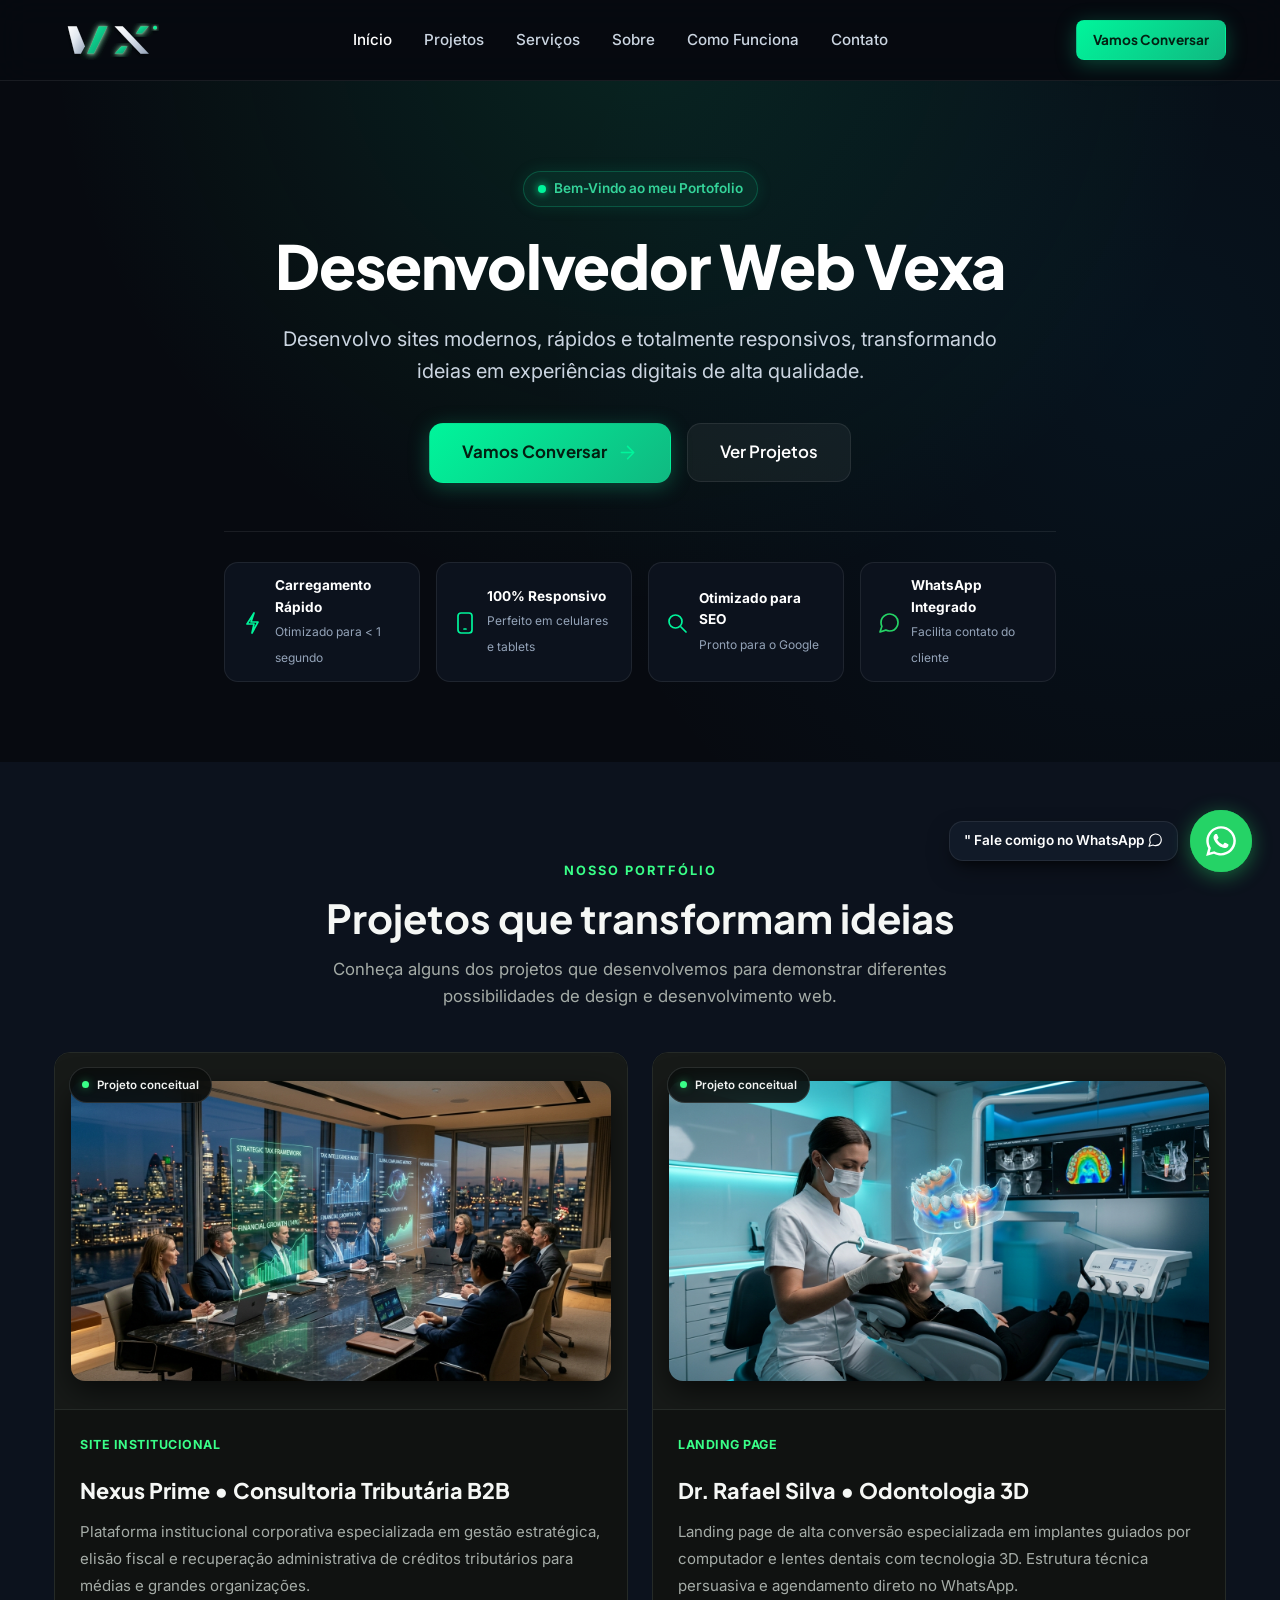
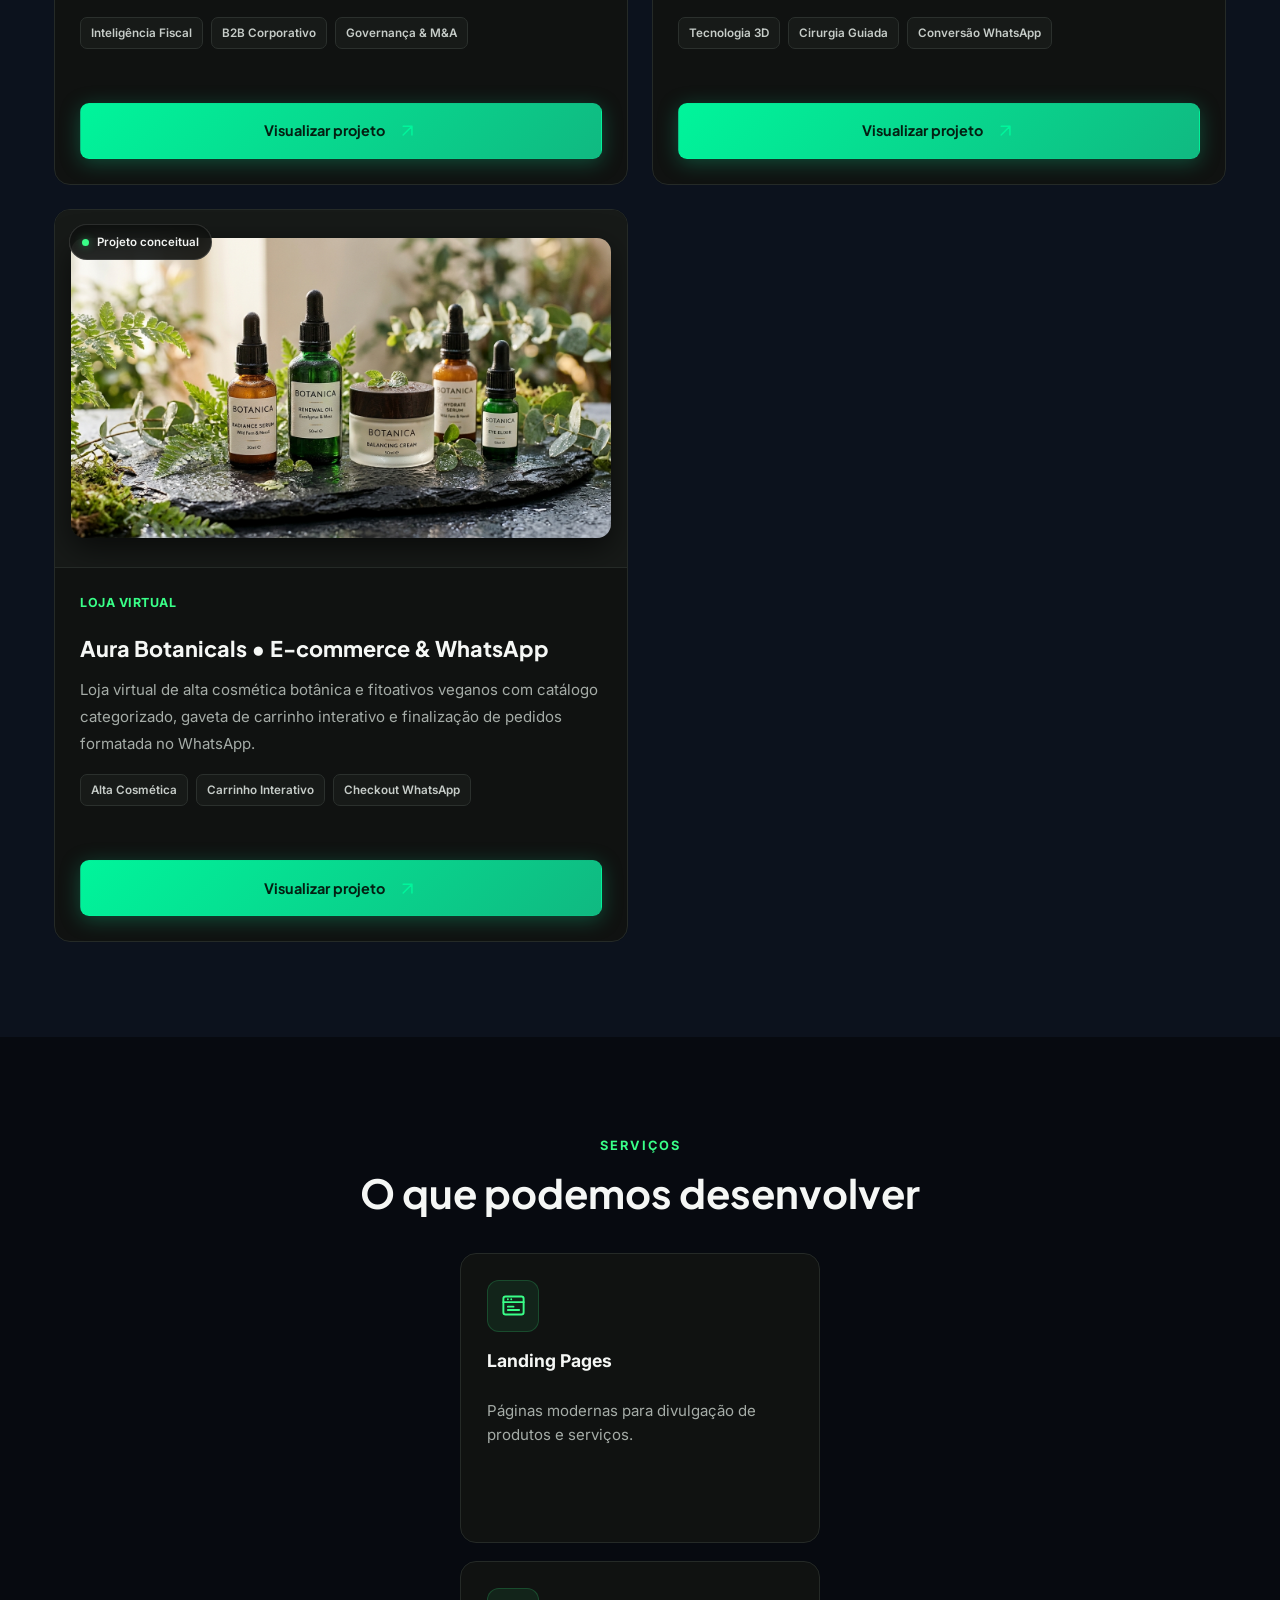
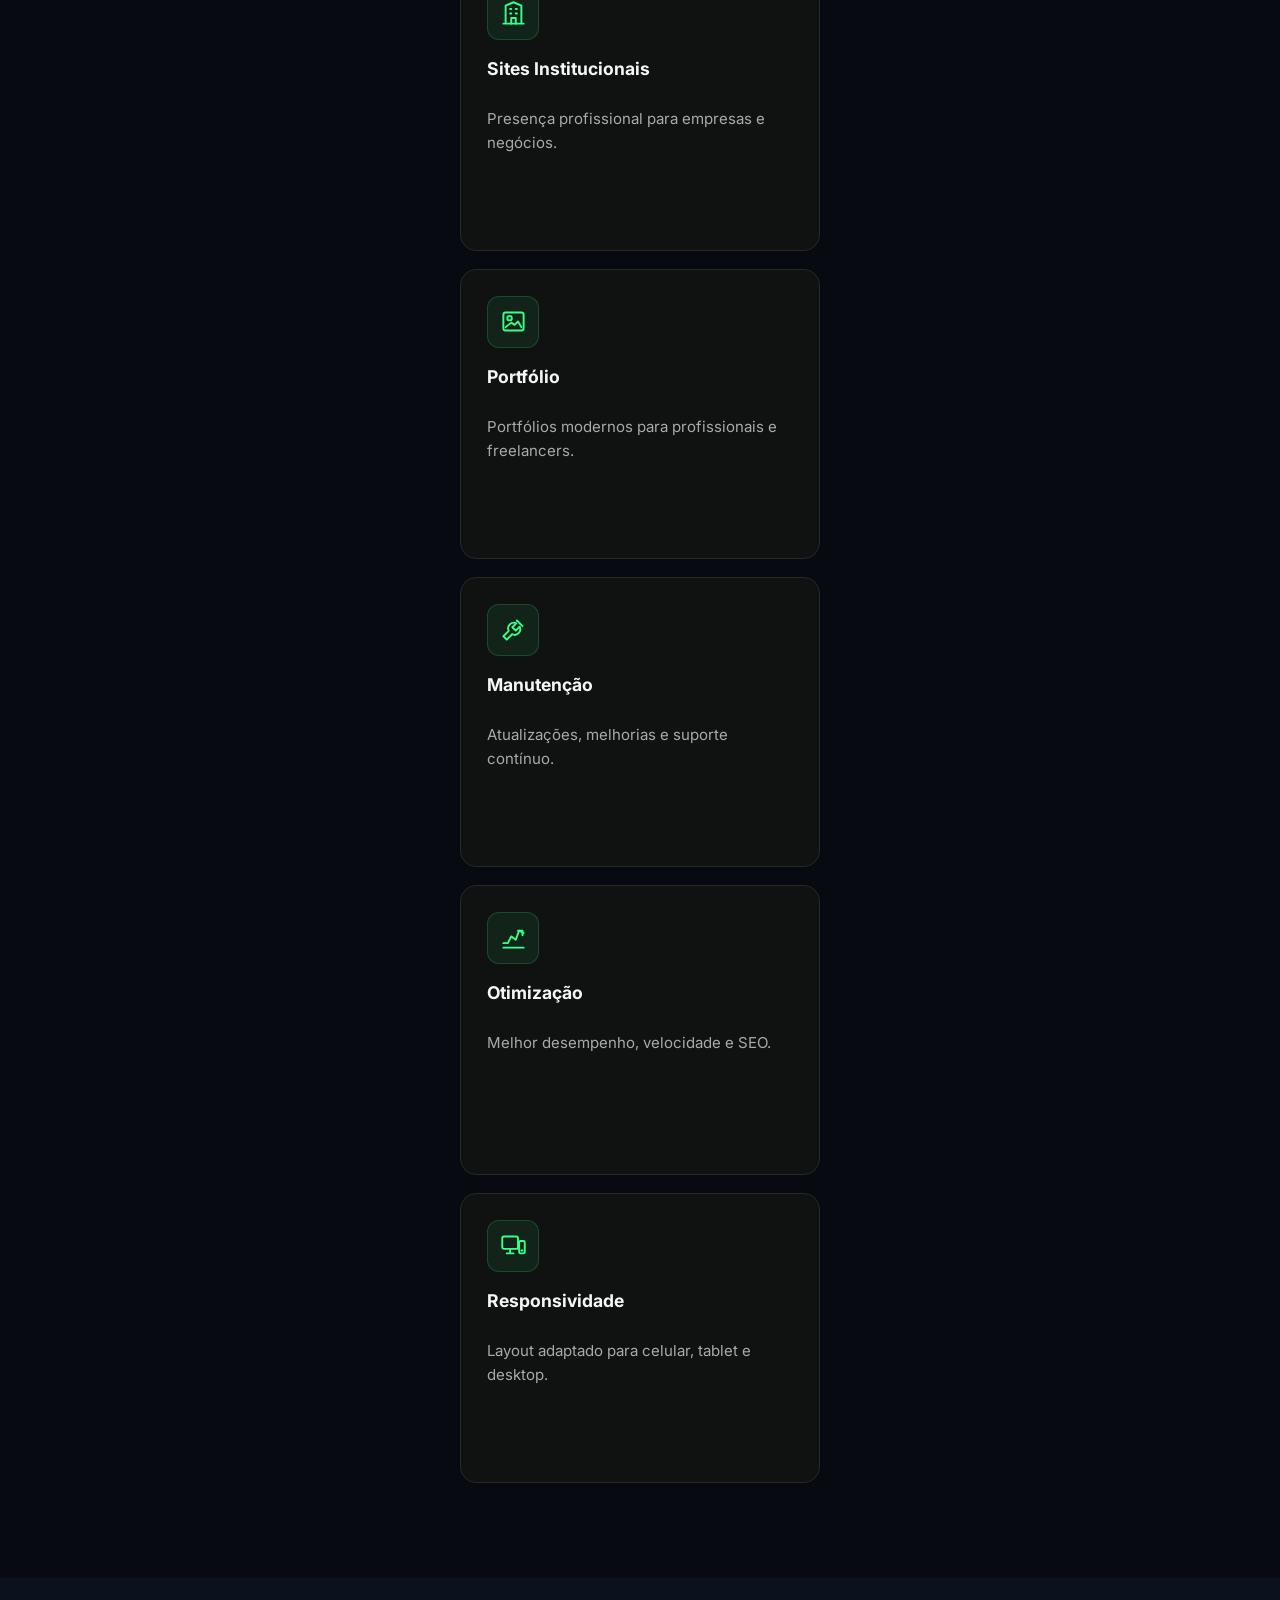
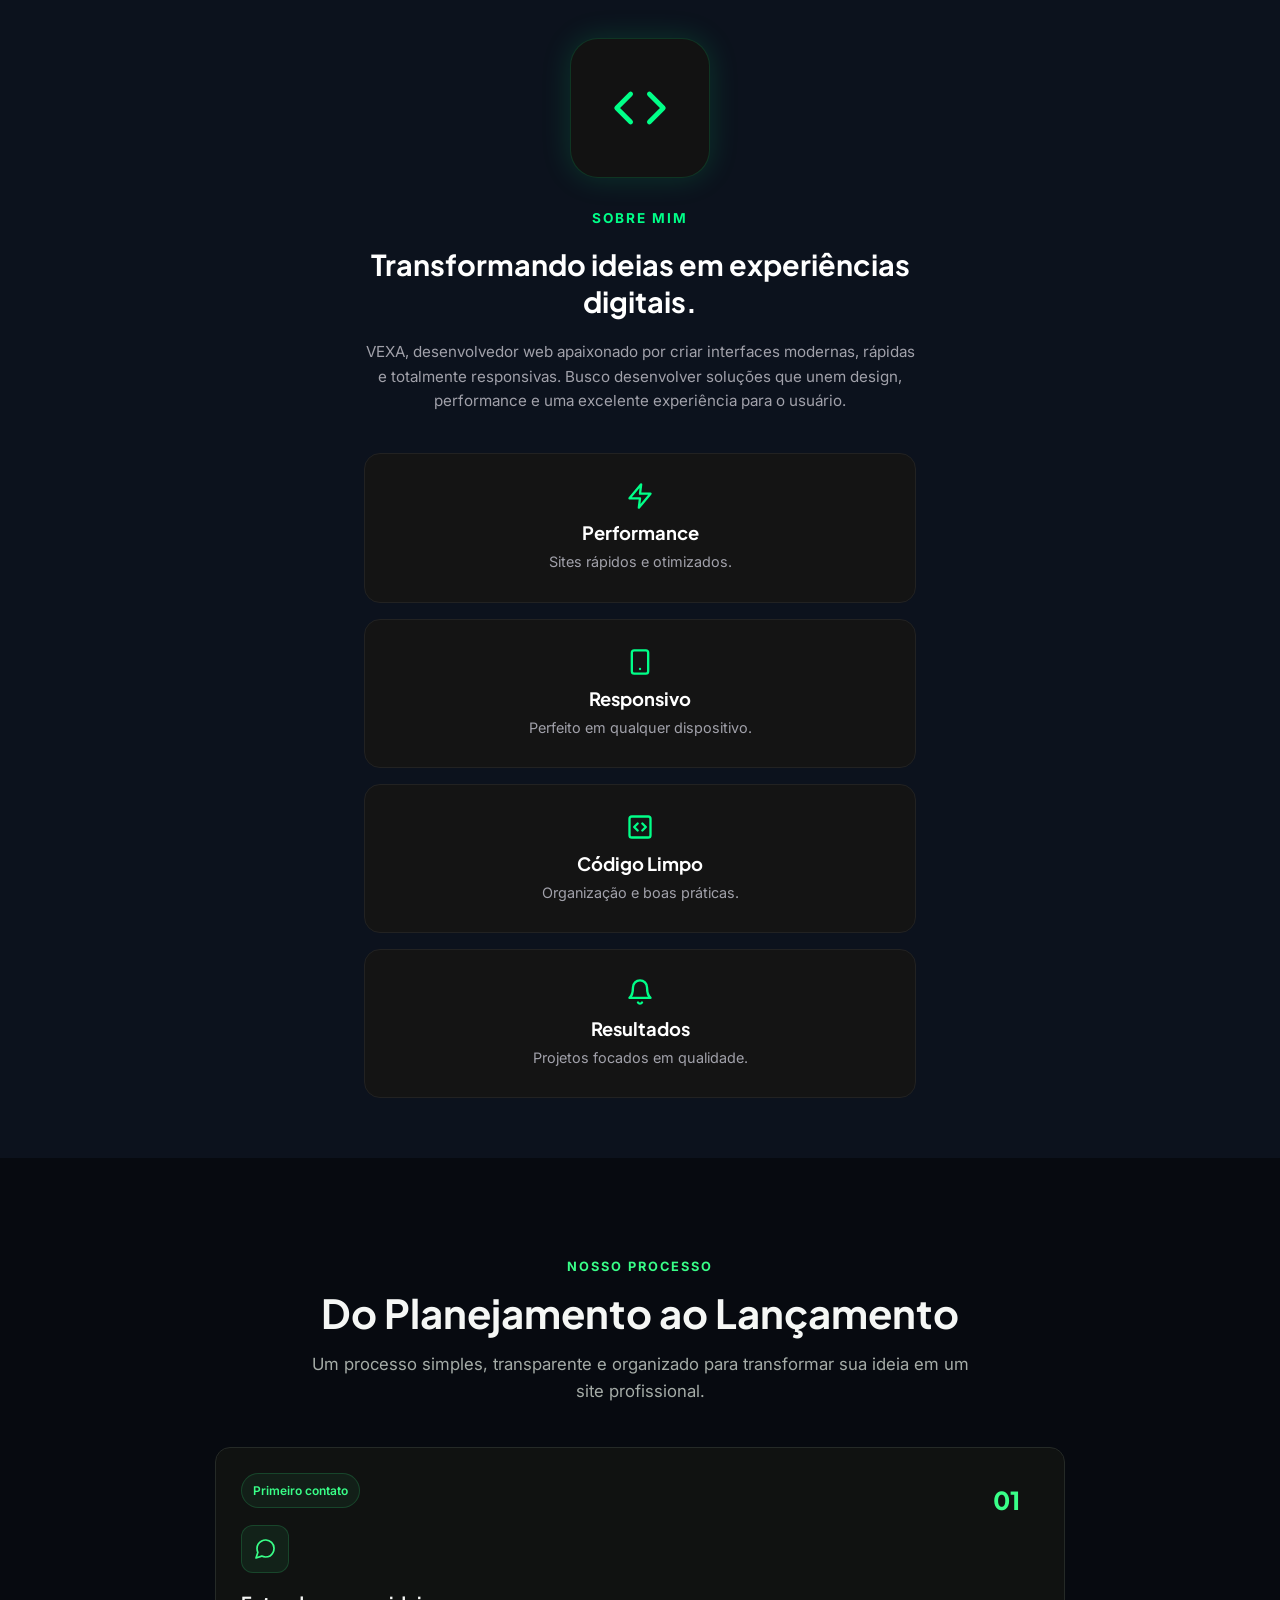
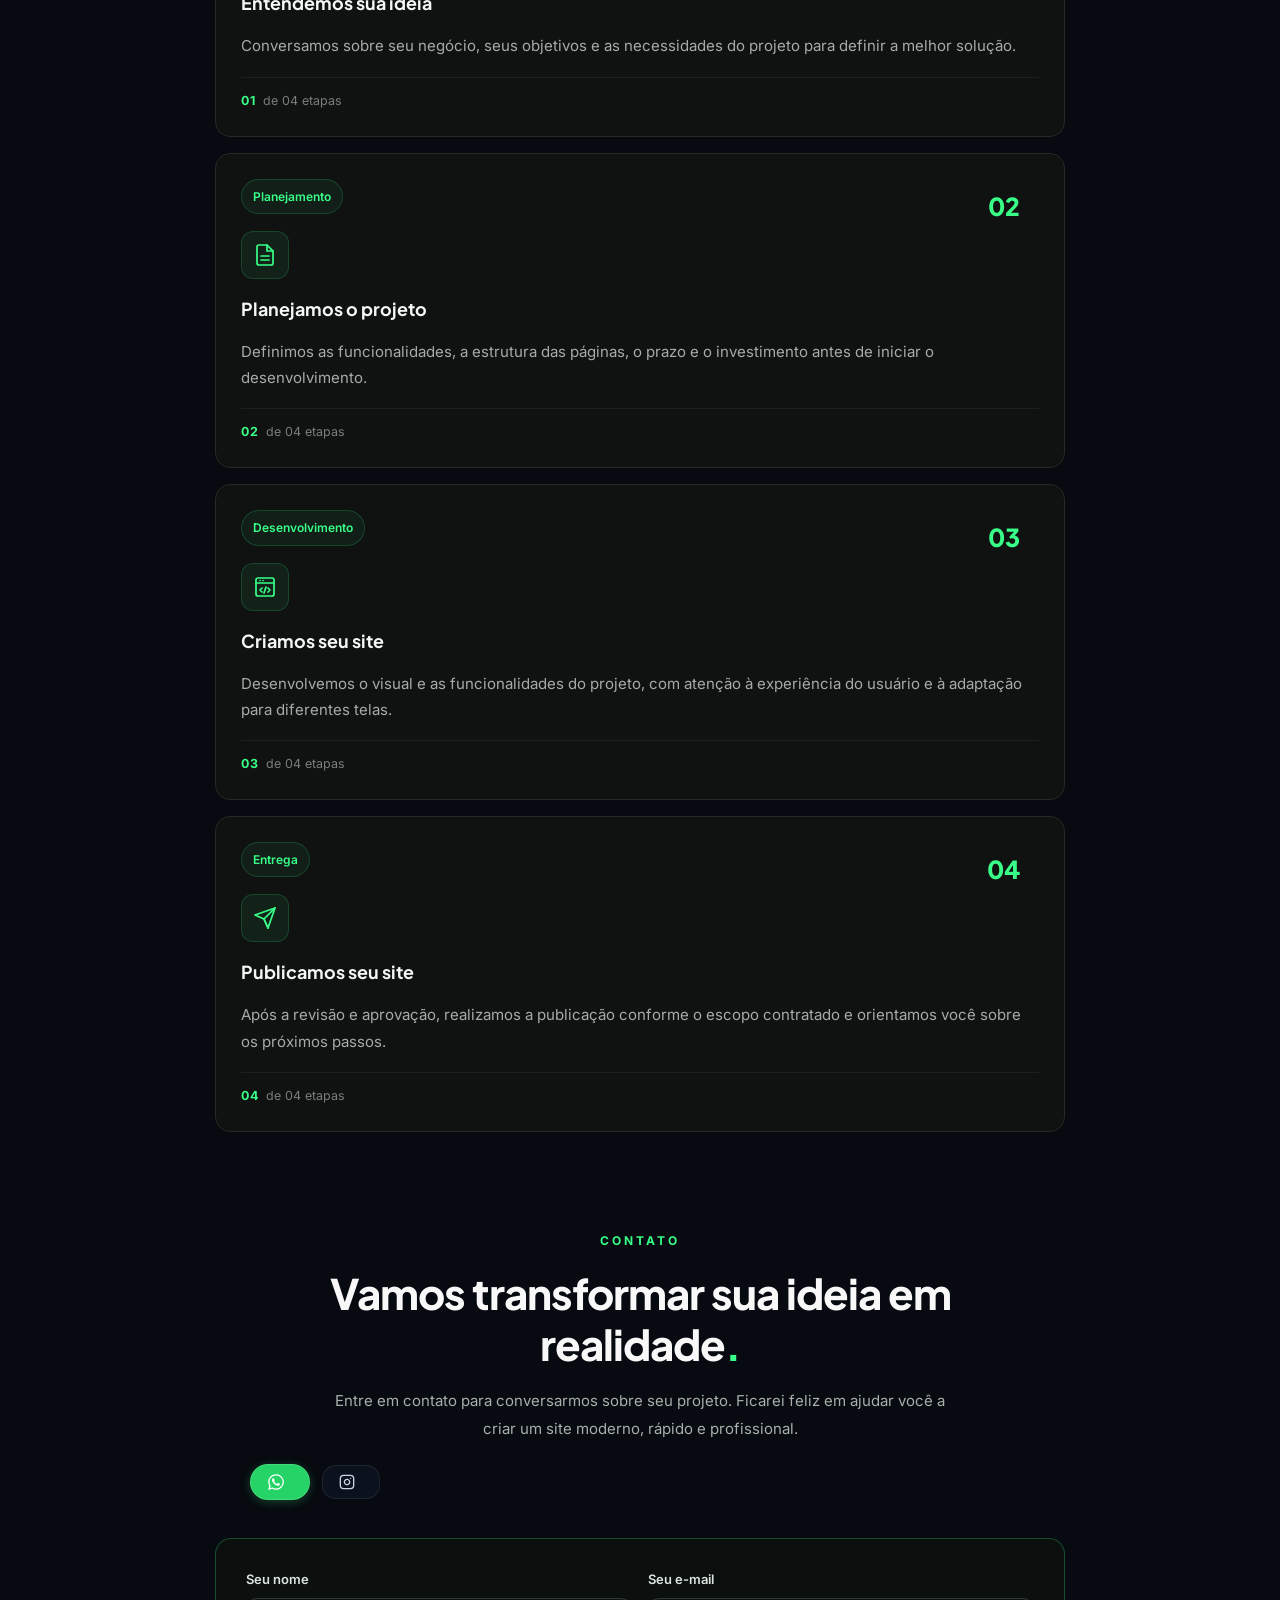
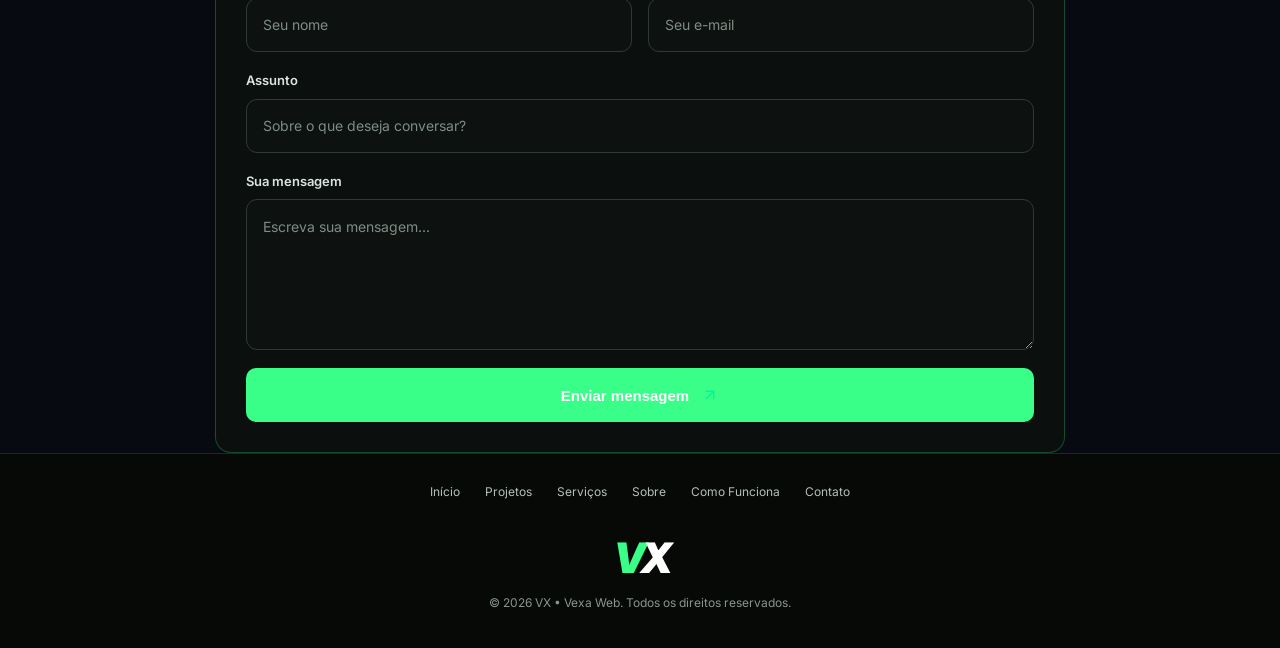
==== commit 724153b9: "Update index.html" ====
--- a/index.html
+++ b/index.html
@@ -38,7 +38,7 @@
           <li><a href="#servicos" class="nav-link">Serviços</a></li>
           <li><a href="#sobre" class="nav-link">Sobre</a></li>
           <li><a href="#processo" class="nav-link">Como Funciona</a></li>
-          <li><a href="#faq" class="nav-link">Dúvidas</a></li>
+          <li><a href="#contato" class="nav-link">Contato</a></li>
         </ul>
       </nav>
 
@@ -662,20 +662,7 @@
           <svg viewBox="0 0 448 512" aria-hidden="true" fill="currentColor">
             <path d="M380.9 97.1C339 55.1 283.2 32 223.9 32c-122.4 0-222 99.6-222 222 0 39.1 10.2 77.3 29.6 111L0 480l117.7-30.9c32.4 17.7 68.9 27 106.1 27h.1c122.3 0 224.1-99.6 224.1-222 0-59.3-25.2-115-67.1-157zm-157 341.6c-33.2 0-65.7-8.9-94-25.7l-6.7-4-69.8 18.3L72 359.2l-4.4-7c-18.5-29.4-28.2-63.3-28.2-98.2 0-101.7 82.8-184.5 184.6-184.5 49.3 0 95.6 19.2 130.4 54.1 34.8 34.9 56.2 81.2 56.1 130.5 0 101.8-84.9 184.6-186.6 184.6zm101.2-138.2c-5.5-2.8-32.8-16.2-37.9-18-5.1-1.9-8.8-2.8-12.5 2.8-3.7 5.6-14.3 18-17.6 21.8-3.2 3.7-6.5 4.2-12 1.4-32.6-16.3-54-29.1-75.5-66-5.7-9.8 5.7-9.1 16.3-30.3 1.8-3.7.9-6.9-.5-9.7-1.4-2.8-12.5-30.1-17.1-41.2-4.5-10.8-9.1-9.3-12.5-9.5-3.2-.2-6.9-.2-10.6-.2-3.7 0-9.7 1.4-14.8 6.9-5.1 5.6-19.4 19-19.4 46.3 0 27.3 19.9 53.7 22.6 57.4 2.8 3.7 39.1 59.7 94.8 83.8 35.2 15.2 49 16.5 66.6 13.9 10.7-1.6 32.8-13.4 37.4-26.4 4.6-13 4.6-24.1 3.2-26.4-1.3-2.5-5-3.9-10.5-6.6z"/>
           </svg>
-          <span>(61) 98403-0010</span>
-        </a>
-
-        <!-- E-mail Direto -->
-        <a
-          href="mailto:vexawebb@gmail.com"
-          class="vexa-direct-contact-item"
-          aria-label="Enviar e-mail para vexawebb@gmail.com"
-        >
-          <svg viewBox="0 0 24 24" fill="none" stroke="currentColor" stroke-width="2" stroke-linecap="round" stroke-linejoin="round" aria-hidden="true">
-            <rect x="2" y="4" width="20" height="16" rx="2"/>
-            <path d="m22 7-8.97 5.7a1.94 1.94 0 0 1-2.06 0L2 7"/>
-          </svg>
-          <span>vexawebb@gmail.com</span>
+          <span></span>
         </a>
 
         <!-- Instagram Oficial -->
@@ -691,7 +678,7 @@
             <path d="M16 11.37A4 4 0 1 1 12.63 8 4 4 0 0 1 16 11.37z"/>
             <line x1="17.5" y1="6.5" x2="17.51" y2="6.5"/>
           </svg>
-          <span>@vexawebb</span>
+          <span></span>
         </a>
       </div>
     </div>
@@ -765,12 +752,11 @@
 
     <nav class="vexa-footer-nav" aria-label="Navegação do rodapé">
       <a href="#inicio">Início</a>
-      <a href="#projetos">Demonstrações</a>
+      <a href="#projetos">Projetos</a>
       <a href="#servicos">Serviços</a>
-      <a href="#sobre">Sobre o Desenvolvedor</a>
+      <a href="#sobre">Sobre</a>
       <a href="#processo">Como Funciona</a>
       <a href="#contato">Contato</a>
-      <a href="#faq">Perguntas Frequentes</a>
     </nav>
 
     <a href="#inicio" class="vexa-footer-logo" aria-label="VX, voltar ao início">
@@ -788,7 +774,7 @@
        BOTÃO FLUTUANTE DE WHATSAPP (OFICIAL & PULSANTE)
        ==================================================================== -->
   <aside class="floating-whatsapp" aria-label="Contato direto pelo WhatsApp">
-    <div class="whatsapp-tooltip">
+    <div class="whatsapp-tooltip">"
       Fale comigo no WhatsApp 💬
     </div>
     <a href="https://wa.me/5561984030010?text=Ol%C3%A1!%20Vim%20pelo%20site%20da%20Vexa%20e%20gostaria%20de%20solicitar%20um%20or%C3%A7amento." class="whatsapp-bubble dynamic-whatsapp-link" aria-label="Abrir conversa no WhatsApp Oficial" target="_blank" rel="noopener noreferrer">
